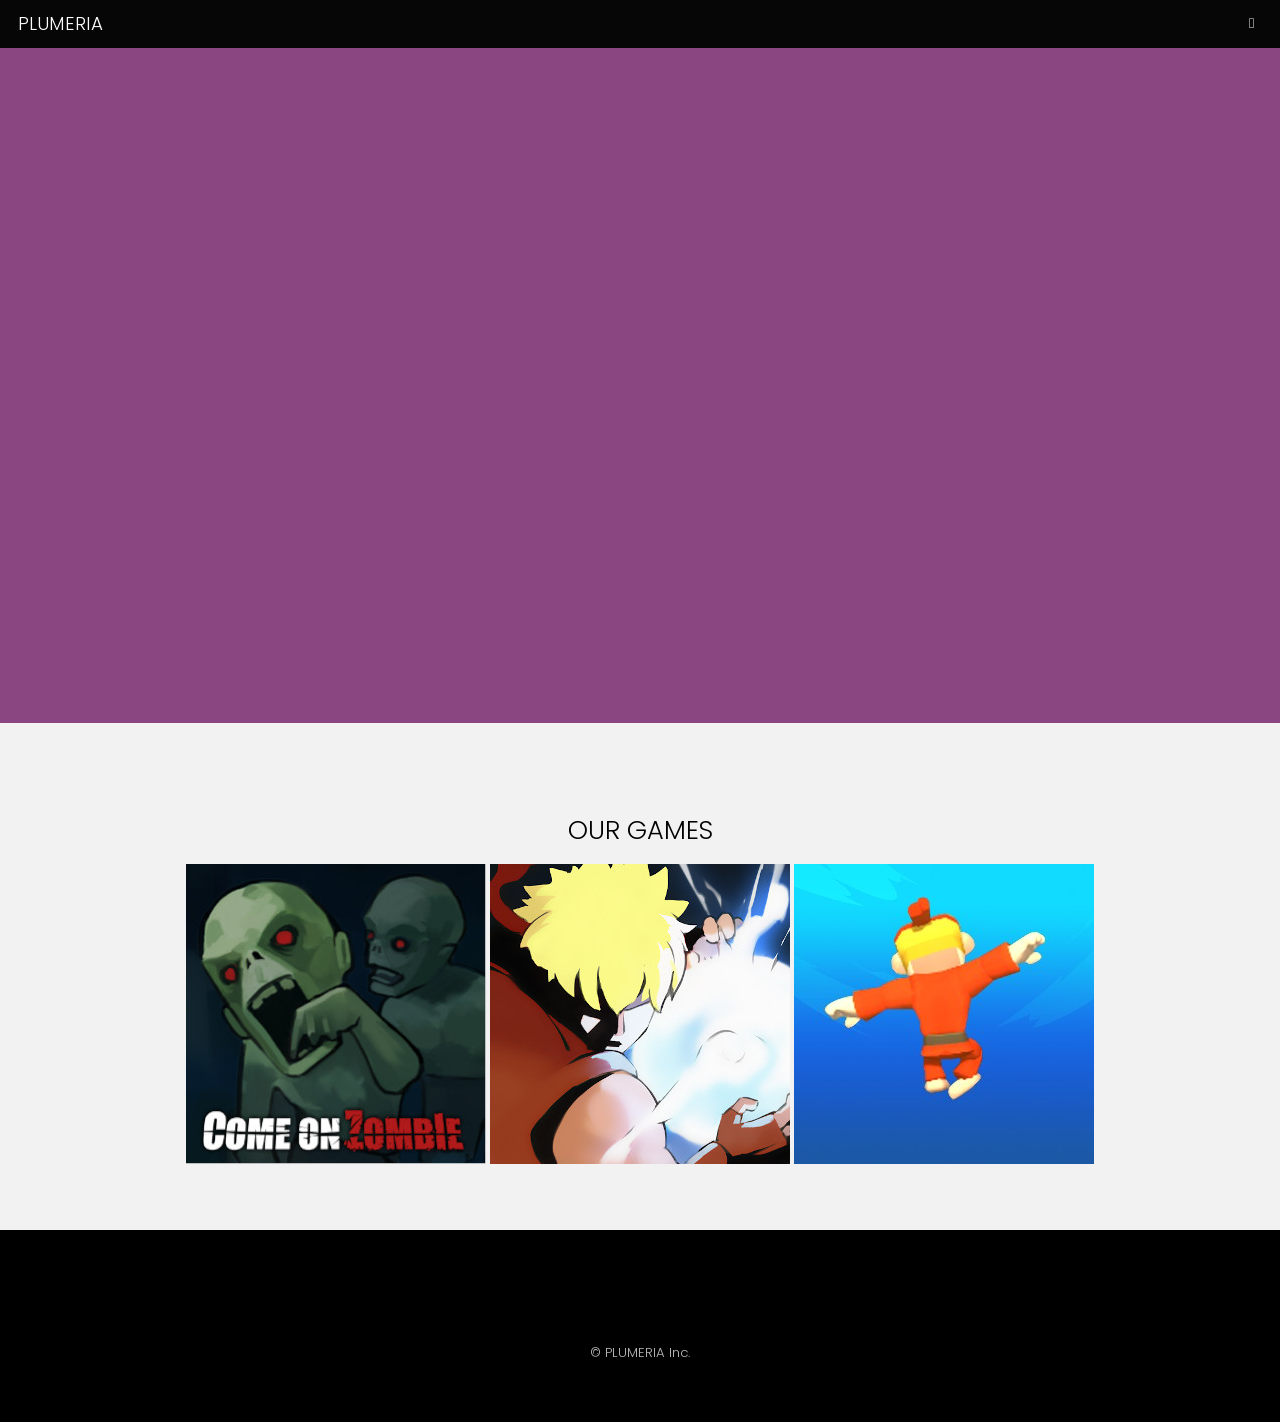
==== index.html @ 8757ef38 "initial commit" ====
<!DOCTYPE HTML>
<!--
	Hielo by TEMPLATED
	templated.co @templatedco
	Released for free under the Creative Commons Attribution 3.0 license (templated.co/license)
-->
<html>
	<head>
		<title>PLUMERIA</title>
		<meta charset="utf-8" />
		<meta name="viewport" content="width=device-width, initial-scale=1" />
		<link rel="stylesheet" href="assets/css/main.css" />
	</head>
    <body class="subpage">
        <!-- Header -->
        <!-- <header id="header" class="alt"> -->
        <header id="header">
                <div class="logo"><a href="index.html">PLUMERIA <span></span></a></div>
                <a href="#menu"></a>
            </header>

            <!-- Nav -->
            <nav id="menu">
                <ul class="links">
                    <li><a href="index.html">Home</a></li>
                    <li><a href="aboutus.html">About Us</a></li>
                    <li><a href="games.html">Games</a></li>
                    <li><a href="support.html">Support</a></li>
                </ul>
            </nav>

            <!-- Banner -->
            <section class="banner full">
                <article>
                    <img src="images/slide01.jpg" alt="" />
                    <div class="inner">
                        <header>
                            <p>We hope you are lucky to meet us.</p>
                            <h3>PLUMERIA</h3>
                        </header>
                    </div>
                </article>
                <!--
                <article>
                    <img src="images/slide02.jpg" alt="" />
                    <div class="inner">
                        <header>
                            <p>Compete who learned the fastest martial art skills in the world!</p>
                            <h2>World Best Speed</h2>
                        </header>
                    </div>
                </article>
                <article>
                    <img src="images/slide03.jpg"  alt="" />
                    <div class="inner">
                        <header>
                            <p>Sed cursus aliuam veroeros lorem ipsum nullam</p>
                            <h2>Tempus dolor</h2>
                        </header>
                    </div>
                </article>
                <article>
                    <img src="images/slide04.jpg"  alt="" />
                    <div class="inner">
                        <header>
                            <p>Adipiscing lorem ipsum feugiat sed phasellus consequat</p>
                            <h2>Etiam feugiat</h2>
                        </header>
                    </div>
                </article>
                <article>
                    <img src="images/slide05.jpg"  alt="" />
                    <div class="inner">
                        <header>
                            <p>Ipsum dolor sed magna veroeros lorem ipsum</p>
                            <h2>Lorem adipiscing</h2>
                        </header>
                    </div>
                </article>
            -->
            </section>
            <!-- One -->
            <!--
    <section id="one" class="wrapper style2">
        <div class="inner">
            <div class="grid-style">

                <div>
                    <div class="box">

                    </div>
                    <div class="image fit">
                        <img src="images/run.png" alt="" />
                    </div>

                    <div class="content">
                        <header class="align-center">
                            <p>Arcade</p>
                            <h2>World Best Speed</h2>
                        </header>
                        <p> Compete who learned the fastest martial art skills in the world!</p>
                        <footer class="align-center">
                            <a href="#" class="button alt">Learn More</a>
                        </footer>
                     </div>
                </div>

                <div>
                    <div class="box">
                        <div class="image fit">
                            <img src="images/pic03.jpg" alt="" />
                        </div>
                        <div class="content">
                            <header class="align-center">
                                <p>mattis elementum sapien pretium tellus</p>
                                <h2>Vestibulum sit amet</h2>
                            </header>
                            <p> Cras aliquet urna ut sapien tincidunt, quis malesuada elit facilisis. Vestibulum sit amet tortor velit. Nam elementum nibh a libero pharetra elementum. Maecenas feugiat ex purus, quis volutpat lacus placerat malesuada.</p>
                            <footer class="align-center">
                                <a href="#" class="button alt">Learn More</a>
                            </footer>
                        </div>
                    </div>
                </div>
            </div>
        </div>
    </section>
    -->
            <!-- Two -->
            <!--
            <section id="two" class="wrapper style3">
                <div class="inner">
                    <header class="align-center">
                        <p>Nam vel ante sit amet libero scelerisque facilisis eleifend vitae urna</p>
                        <h2>Morbi maximus justo</h2>
                    </header>
                </div>
            </section>
            -->
            <!-- Three -->
            <section id="three" class="wrapper style2">
                <div class="inner">
                    <header class="align-center">
                        <!--
                        <p class="special">Nam vel ante sit amet libero scelerisque facilisis eleifend vitae urna</p>
                        -->
                        <h2>OUR GAMES</h2>
                    </header>
                    <div class="align-center">
                        <div>
                            <div class="">
                                <a href="games.html"><img src="images/games03.jpg" alt="" /></a>
                                <a href="games.html"><img src="images/games02.jpg" alt="" /></a>
                                <a href="games.html"><img src="images/games01.jpg" alt="" /></a>
                            </div>
                        </div>
                        
                        
                        <!--
                        <div>
                            <div class="image fit">
                            <a href="#"><img src="images/pic03.jpg" alt="" /></a>
                        </div>
                    </div>
                    <div>
                        <div class="image fit">
                            <a href="#"><img src="images/pic04.jpg" alt="" /></a>
                        </div>
                    </div>
                 -->
                </div>
                   
            </section>


            <!-- Footer -->
            <footer id="footer">
                <div class="container">
                    <ul class="icons">
                        <!--
                <li><a href="#" class="icon fa-twitter"><span class="label">Twitter</span></a></li>
                <li><a href="#" class="icon fa-facebook"><span class="label">Facebook</span></a></li>
                <li><a href="#" class="icon fa-instagram"><span class="label">Instagram</span></a></li>
                -->
                        <li><a href="mailto:contact@plumeriagames.com" class="icon fa-envelope-o"><span class="label">Email</span></a></li>
                    </ul>
                </div>
                <div class="copyright">
                    <!--&copy; PLUMERIA Inc. Design: <a href="https://templated.co">TEMPLATED</a>.-->
                    &copy; PLUMERIA Inc.
                </div>
            </footer>

            <!-- Scripts -->
            <script src="assets/js/jquery.min.js"></script>
            <script src="assets/js/jquery.scrollex.min.js"></script>
            <script src="assets/js/skel.min.js"></script>
            <script src="assets/js/util.js"></script>
            <script src="assets/js/main.js"></script>

</body>
</html>
---- assets/css/main.css ----
@charset "UTF-8";
@import url(font-awesome.min.css);
@import url("https://fonts.googleapis.com/css?family=Poppins:300,400,500,600,700");

/*
	Hielo by TEMPLATED
	templated.co @templatedco
	Released for free under the Creative Commons Attribution 3.0 license (templated.co/license)
*/

/* Reset */

	html, body, div, span, applet, object, iframe, h1, h2, h3, h4, h5, h6, p, blockquote, pre, a, abbr, acronym, address, big, cite, code, del, dfn, em, img, ins, kbd, q, s, samp, small, strike, strong, sub, sup, tt, var, b, u, i, center, dl, dt, dd, ol, ul, li, fieldset, form, label, legend, table, caption, tbody, tfoot, thead, tr, th, td, article, aside, canvas, details, embed, figure, figcaption, footer, header, hgroup, menu, nav, output, ruby, section, summary, time, mark, audio, video {
		margin: 0;
		padding: 0;
		border: 0;
		font-size: 100%;
		font: inherit;
		vertical-align: baseline;
	}

	article, aside, details, figcaption, figure, footer, header, hgroup, menu, nav, section {
		display: block;
	}

	body {
		line-height: 1;
	}

	ol, ul {
		list-style: none;
	}

	blockquote, q {
		quotes: none;
	}

	blockquote:before, blockquote:after, q:before, q:after {
		content: '';
		content: none;
	}

	table {
		border-collapse: collapse;
		border-spacing: 0;
	}

	body {
		-webkit-text-size-adjust: none;
	}

/* Box Model */

	*, *:before, *:after {
		-moz-box-sizing: border-box;
		-webkit-box-sizing: border-box;
		box-sizing: border-box;
	}

/* Containers */

	.container {
		margin-left: auto;
		margin-right: auto;
	}

	.container.\31 25\25 {
		width: 100%;
		max-width: 100rem;
		min-width: 80rem;
	}

	.container.\37 5\25 {
		width: 60rem;
	}

	.container.\35 0\25 {
		width: 40rem;
	}

	.container.\32 5\25 {
		width: 20rem;
	}

	.container {
		width: 80rem;
	}

	@media screen and (max-width: 1680px) {

		.container.\31 25\25 {
			width: 100%;
			max-width: 100rem;
			min-width: 80rem;
		}

		.container.\37 5\25 {
			width: 60rem;
		}

		.container.\35 0\25 {
			width: 40rem;
		}

		.container.\32 5\25 {
			width: 20rem;
		}

		.container {
			width: 80rem;
		}

	}

	@media screen and (max-width: 1280px) {

		.container.\31 25\25 {
			width: 100%;
			max-width: 81.25rem;
			min-width: 65rem;
		}

		.container.\37 5\25 {
			width: 48.75rem;
		}

		.container.\35 0\25 {
			width: 32.5rem;
		}

		.container.\32 5\25 {
			width: 16.25rem;
		}

		.container {
			width: 65rem;
		}

	}

	@media screen and (max-width: 980px) {

		.container.\31 25\25 {
			width: 100%;
			max-width: 112.5%;
			min-width: 90%;
		}

		.container.\37 5\25 {
			width: 67.5%;
		}

		.container.\35 0\25 {
			width: 45%;
		}

		.container.\32 5\25 {
			width: 22.5%;
		}

		.container {
			width: 90%;
		}

	}

	@media screen and (max-width: 736px) {

		.container.\31 25\25 {
			width: 100%;
			max-width: 112.5%;
			min-width: 90%;
		}

		.container.\37 5\25 {
			width: 67.5%;
		}

		.container.\35 0\25 {
			width: 45%;
		}

		.container.\32 5\25 {
			width: 22.5%;
		}

		.container {
			width: 90% !important;
		}

	}

	@media screen and (max-width: 480px) {

		.container.\31 25\25 {
			width: 100%;
			max-width: 112.5%;
			min-width: 90%;
		}

		.container.\37 5\25 {
			width: 67.5%;
		}

		.container.\35 0\25 {
			width: 45%;
		}

		.container.\32 5\25 {
			width: 22.5%;
		}

		.container {
			width: 90% !important;
		}

	}

/* Grid */

	.row {
		border-bottom: solid 1px transparent;
		-moz-box-sizing: border-box;
		-webkit-box-sizing: border-box;
		box-sizing: border-box;
	}

	.row > * {
		float: left;
		-moz-box-sizing: border-box;
		-webkit-box-sizing: border-box;
		box-sizing: border-box;
	}

	.row:after, .row:before {
		content: '';
		display: block;
		clear: both;
		height: 0;
	}

	.row.uniform > * > :first-child {
		margin-top: 0;
	}

	.row.uniform > * > :last-child {
		margin-bottom: 0;
	}

	.row.\30 \25 > * {
		padding: 0 0 0 0rem;
	}

	.row.\30 \25 {
		margin: 0 0 -1px 0rem;
	}

	.row.uniform.\30 \25 > * {
		padding: 0rem 0 0 0rem;
	}

	.row.uniform.\30 \25 {
		margin: 0rem 0 -1px 0rem;
	}

	.row > * {
		padding: 0 0 0 2rem;
	}

	.row {
		margin: 0 0 -1px -2rem;
	}

	.row.uniform > * {
		padding: 2rem 0 0 2rem;
	}

	.row.uniform {
		margin: -2rem 0 -1px -2rem;
	}

	.row.\32 00\25 > * {
		padding: 0 0 0 4rem;
	}

	.row.\32 00\25 {
		margin: 0 0 -1px -4rem;
	}

	.row.uniform.\32 00\25 > * {
		padding: 4rem 0 0 4rem;
	}

	.row.uniform.\32 00\25 {
		margin: -4rem 0 -1px -4rem;
	}

	.row.\31 50\25 > * {
		padding: 0 0 0 3rem;
	}

	.row.\31 50\25 {
		margin: 0 0 -1px -3rem;
	}

	.row.uniform.\31 50\25 > * {
		padding: 3rem 0 0 3rem;
	}

	.row.uniform.\31 50\25 {
		margin: -3rem 0 -1px -3rem;
	}

	.row.\35 0\25 > * {
		padding: 0 0 0 1rem;
	}

	.row.\35 0\25 {
		margin: 0 0 -1px -1rem;
	}

	.row.uniform.\35 0\25 > * {
		padding: 1rem 0 0 1rem;
	}

	.row.uniform.\35 0\25 {
		margin: -1rem 0 -1px -1rem;
	}

	.row.\32 5\25 > * {
		padding: 0 0 0 0.5rem;
	}

	.row.\32 5\25 {
		margin: 0 0 -1px -0.5rem;
	}

	.row.uniform.\32 5\25 > * {
		padding: 0.5rem 0 0 0.5rem;
	}

	.row.uniform.\32 5\25 {
		margin: -0.5rem 0 -1px -0.5rem;
	}

	.\31 2u, .\31 2u\24 {
		width: 100%;
		clear: none;
		margin-left: 0;
	}

	.\31 1u, .\31 1u\24 {
		width: 91.6666666667%;
		clear: none;
		margin-left: 0;
	}

	.\31 0u, .\31 0u\24 {
		width: 83.3333333333%;
		clear: none;
		margin-left: 0;
	}

	.\39 u, .\39 u\24 {
		width: 75%;
		clear: none;
		margin-left: 0;
	}

	.\38 u, .\38 u\24 {
		width: 66.6666666667%;
		clear: none;
		margin-left: 0;
	}

	.\37 u, .\37 u\24 {
		width: 58.3333333333%;
		clear: none;
		margin-left: 0;
	}

	.\36 u, .\36 u\24 {
		width: 50%;
		clear: none;
		margin-left: 0;
	}

	.\35 u, .\35 u\24 {
		width: 41.6666666667%;
		clear: none;
		margin-left: 0;
	}

	.\34 u, .\34 u\24 {
		width: 33.3333333333%;
		clear: none;
		margin-left: 0;
	}

	.\33 u, .\33 u\24 {
		width: 25%;
		clear: none;
		margin-left: 0;
	}

	.\32 u, .\32 u\24 {
		width: 16.6666666667%;
		clear: none;
		margin-left: 0;
	}

	.\31 u, .\31 u\24 {
		width: 8.3333333333%;
		clear: none;
		margin-left: 0;
	}

	.\31 2u\24 + *,
	.\31 1u\24 + *,
	.\31 0u\24 + *,
	.\39 u\24 + *,
	.\38 u\24 + *,
	.\37 u\24 + *,
	.\36 u\24 + *,
	.\35 u\24 + *,
	.\34 u\24 + *,
	.\33 u\24 + *,
	.\32 u\24 + *,
	.\31 u\24 + * {
		clear: left;
	}

	.\-11u {
		margin-left: 91.66667%;
	}

	.\-10u {
		margin-left: 83.33333%;
	}

	.\-9u {
		margin-left: 75%;
	}

	.\-8u {
		margin-left: 66.66667%;
	}

	.\-7u {
		margin-left: 58.33333%;
	}

	.\-6u {
		margin-left: 50%;
	}

	.\-5u {
		margin-left: 41.66667%;
	}

	.\-4u {
		margin-left: 33.33333%;
	}

	.\-3u {
		margin-left: 25%;
	}

	.\-2u {
		margin-left: 16.66667%;
	}

	.\-1u {
		margin-left: 8.33333%;
	}

	@media screen and (max-width: 1680px) {

		.row > * {
			padding: 0 0 0 2rem;
		}

		.row {
			margin: 0 0 -1px -2rem;
		}

		.row.uniform > * {
			padding: 2rem 0 0 2rem;
		}

		.row.uniform {
			margin: -2rem 0 -1px -2rem;
		}

		.row.\32 00\25 > * {
			padding: 0 0 0 4rem;
		}

		.row.\32 00\25 {
			margin: 0 0 -1px -4rem;
		}

		.row.uniform.\32 00\25 > * {
			padding: 4rem 0 0 4rem;
		}

		.row.uniform.\32 00\25 {
			margin: -4rem 0 -1px -4rem;
		}

		.row.\31 50\25 > * {
			padding: 0 0 0 3rem;
		}

		.row.\31 50\25 {
			margin: 0 0 -1px -3rem;
		}

		.row.uniform.\31 50\25 > * {
			padding: 3rem 0 0 3rem;
		}

		.row.uniform.\31 50\25 {
			margin: -3rem 0 -1px -3rem;
		}

		.row.\35 0\25 > * {
			padding: 0 0 0 1rem;
		}

		.row.\35 0\25 {
			margin: 0 0 -1px -1rem;
		}

		.row.uniform.\35 0\25 > * {
			padding: 1rem 0 0 1rem;
		}

		.row.uniform.\35 0\25 {
			margin: -1rem 0 -1px -1rem;
		}

		.row.\32 5\25 > * {
			padding: 0 0 0 0.5rem;
		}

		.row.\32 5\25 {
			margin: 0 0 -1px -0.5rem;
		}

		.row.uniform.\32 5\25 > * {
			padding: 0.5rem 0 0 0.5rem;
		}

		.row.uniform.\32 5\25 {
			margin: -0.5rem 0 -1px -0.5rem;
		}

		.\31 2u\28xlarge\29, .\31 2u\24\28xlarge\29 {
			width: 100%;
			clear: none;
			margin-left: 0;
		}

		.\31 1u\28xlarge\29, .\31 1u\24\28xlarge\29 {
			width: 91.6666666667%;
			clear: none;
			margin-left: 0;
		}

		.\31 0u\28xlarge\29, .\31 0u\24\28xlarge\29 {
			width: 83.3333333333%;
			clear: none;
			margin-left: 0;
		}

		.\39 u\28xlarge\29, .\39 u\24\28xlarge\29 {
			width: 75%;
			clear: none;
			margin-left: 0;
		}

		.\38 u\28xlarge\29, .\38 u\24\28xlarge\29 {
			width: 66.6666666667%;
			clear: none;
			margin-left: 0;
		}

		.\37 u\28xlarge\29, .\37 u\24\28xlarge\29 {
			width: 58.3333333333%;
			clear: none;
			margin-left: 0;
		}

		.\36 u\28xlarge\29, .\36 u\24\28xlarge\29 {
			width: 50%;
			clear: none;
			margin-left: 0;
		}

		.\35 u\28xlarge\29, .\35 u\24\28xlarge\29 {
			width: 41.6666666667%;
			clear: none;
			margin-left: 0;
		}

		.\34 u\28xlarge\29, .\34 u\24\28xlarge\29 {
			width: 33.3333333333%;
			clear: none;
			margin-left: 0;
		}

		.\33 u\28xlarge\29, .\33 u\24\28xlarge\29 {
			width: 25%;
			clear: none;
			margin-left: 0;
		}

		.\32 u\28xlarge\29, .\32 u\24\28xlarge\29 {
			width: 16.6666666667%;
			clear: none;
			margin-left: 0;
		}

		.\31 u\28xlarge\29, .\31 u\24\28xlarge\29 {
			width: 8.3333333333%;
			clear: none;
			margin-left: 0;
		}

		.\31 2u\24\28xlarge\29 + *,
		.\31 1u\24\28xlarge\29 + *,
		.\31 0u\24\28xlarge\29 + *,
		.\39 u\24\28xlarge\29 + *,
		.\38 u\24\28xlarge\29 + *,
		.\37 u\24\28xlarge\29 + *,
		.\36 u\24\28xlarge\29 + *,
		.\35 u\24\28xlarge\29 + *,
		.\34 u\24\28xlarge\29 + *,
		.\33 u\24\28xlarge\29 + *,
		.\32 u\24\28xlarge\29 + *,
		.\31 u\24\28xlarge\29 + * {
			clear: left;
		}

		.\-11u\28xlarge\29 {
			margin-left: 91.66667%;
		}

		.\-10u\28xlarge\29 {
			margin-left: 83.33333%;
		}

		.\-9u\28xlarge\29 {
			margin-left: 75%;
		}

		.\-8u\28xlarge\29 {
			margin-left: 66.66667%;
		}

		.\-7u\28xlarge\29 {
			margin-left: 58.33333%;
		}

		.\-6u\28xlarge\29 {
			margin-left: 50%;
		}

		.\-5u\28xlarge\29 {
			margin-left: 41.66667%;
		}

		.\-4u\28xlarge\29 {
			margin-left: 33.33333%;
		}

		.\-3u\28xlarge\29 {
			margin-left: 25%;
		}

		.\-2u\28xlarge\29 {
			margin-left: 16.66667%;
		}

		.\-1u\28xlarge\29 {
			margin-left: 8.33333%;
		}

	}

	@media screen and (max-width: 1280px) {

		.row > * {
			padding: 0 0 0 1.5rem;
		}

		.row {
			margin: 0 0 -1px -1.5rem;
		}

		.row.uniform > * {
			padding: 1.5rem 0 0 1.5rem;
		}

		.row.uniform {
			margin: -1.5rem 0 -1px -1.5rem;
		}

		.row.\32 00\25 > * {
			padding: 0 0 0 3rem;
		}

		.row.\32 00\25 {
			margin: 0 0 -1px -3rem;
		}

		.row.uniform.\32 00\25 > * {
			padding: 3rem 0 0 3rem;
		}

		.row.uniform.\32 00\25 {
			margin: -3rem 0 -1px -3rem;
		}

		.row.\31 50\25 > * {
			padding: 0 0 0 2.25rem;
		}

		.row.\31 50\25 {
			margin: 0 0 -1px -2.25rem;
		}

		.row.uniform.\31 50\25 > * {
			padding: 2.25rem 0 0 2.25rem;
		}

		.row.uniform.\31 50\25 {
			margin: -2.25rem 0 -1px -2.25rem;
		}

		.row.\35 0\25 > * {
			padding: 0 0 0 0.75rem;
		}

		.row.\35 0\25 {
			margin: 0 0 -1px -0.75rem;
		}

		.row.uniform.\35 0\25 > * {
			padding: 0.75rem 0 0 0.75rem;
		}

		.row.uniform.\35 0\25 {
			margin: -0.75rem 0 -1px -0.75rem;
		}

		.row.\32 5\25 > * {
			padding: 0 0 0 0.375rem;
		}

		.row.\32 5\25 {
			margin: 0 0 -1px -0.375rem;
		}

		.row.uniform.\32 5\25 > * {
			padding: 0.375rem 0 0 0.375rem;
		}

		.row.uniform.\32 5\25 {
			margin: -0.375rem 0 -1px -0.375rem;
		}

		.\31 2u\28large\29, .\31 2u\24\28large\29 {
			width: 100%;
			clear: none;
			margin-left: 0;
		}

		.\31 1u\28large\29, .\31 1u\24\28large\29 {
			width: 91.6666666667%;
			clear: none;
			margin-left: 0;
		}

		.\31 0u\28large\29, .\31 0u\24\28large\29 {
			width: 83.3333333333%;
			clear: none;
			margin-left: 0;
		}

		.\39 u\28large\29, .\39 u\24\28large\29 {
			width: 75%;
			clear: none;
			margin-left: 0;
		}

		.\38 u\28large\29, .\38 u\24\28large\29 {
			width: 66.6666666667%;
			clear: none;
			margin-left: 0;
		}

		.\37 u\28large\29, .\37 u\24\28large\29 {
			width: 58.3333333333%;
			clear: none;
			margin-left: 0;
		}

		.\36 u\28large\29, .\36 u\24\28large\29 {
			width: 50%;
			clear: none;
			margin-left: 0;
		}

		.\35 u\28large\29, .\35 u\24\28large\29 {
			width: 41.6666666667%;
			clear: none;
			margin-left: 0;
		}

		.\34 u\28large\29, .\34 u\24\28large\29 {
			width: 33.3333333333%;
			clear: none;
			margin-left: 0;
		}

		.\33 u\28large\29, .\33 u\24\28large\29 {
			width: 25%;
			clear: none;
			margin-left: 0;
		}

		.\32 u\28large\29, .\32 u\24\28large\29 {
			width: 16.6666666667%;
			clear: none;
			margin-left: 0;
		}

		.\31 u\28large\29, .\31 u\24\28large\29 {
			width: 8.3333333333%;
			clear: none;
			margin-left: 0;
		}

		.\31 2u\24\28large\29 + *,
		.\31 1u\24\28large\29 + *,
		.\31 0u\24\28large\29 + *,
		.\39 u\24\28large\29 + *,
		.\38 u\24\28large\29 + *,
		.\37 u\24\28large\29 + *,
		.\36 u\24\28large\29 + *,
		.\35 u\24\28large\29 + *,
		.\34 u\24\28large\29 + *,
		.\33 u\24\28large\29 + *,
		.\32 u\24\28large\29 + *,
		.\31 u\24\28large\29 + * {
			clear: left;
		}

		.\-11u\28large\29 {
			margin-left: 91.66667%;
		}

		.\-10u\28large\29 {
			margin-left: 83.33333%;
		}

		.\-9u\28large\29 {
			margin-left: 75%;
		}

		.\-8u\28large\29 {
			margin-left: 66.66667%;
		}

		.\-7u\28large\29 {
			margin-left: 58.33333%;
		}

		.\-6u\28large\29 {
			margin-left: 50%;
		}

		.\-5u\28large\29 {
			margin-left: 41.66667%;
		}

		.\-4u\28large\29 {
			margin-left: 33.33333%;
		}

		.\-3u\28large\29 {
			margin-left: 25%;
		}

		.\-2u\28large\29 {
			margin-left: 16.66667%;
		}

		.\-1u\28large\29 {
			margin-left: 8.33333%;
		}

	}

	@media screen and (max-width: 980px) {

		.row > * {
			padding: 0 0 0 1.5rem;
		}

		.row {
			margin: 0 0 -1px -1.5rem;
		}

		.row.uniform > * {
			padding: 1.5rem 0 0 1.5rem;
		}

		.row.uniform {
			margin: -1.5rem 0 -1px -1.5rem;
		}

		.row.\32 00\25 > * {
			padding: 0 0 0 3rem;
		}

		.row.\32 00\25 {
			margin: 0 0 -1px -3rem;
		}

		.row.uniform.\32 00\25 > * {
			padding: 3rem 0 0 3rem;
		}

		.row.uniform.\32 00\25 {
			margin: -3rem 0 -1px -3rem;
		}

		.row.\31 50\25 > * {
			padding: 0 0 0 2.25rem;
		}

		.row.\31 50\25 {
			margin: 0 0 -1px -2.25rem;
		}

		.row.uniform.\31 50\25 > * {
			padding: 2.25rem 0 0 2.25rem;
		}

		.row.uniform.\31 50\25 {
			margin: -2.25rem 0 -1px -2.25rem;
		}

		.row.\35 0\25 > * {
			padding: 0 0 0 0.75rem;
		}

		.row.\35 0\25 {
			margin: 0 0 -1px -0.75rem;
		}

		.row.uniform.\35 0\25 > * {
			padding: 0.75rem 0 0 0.75rem;
		}

		.row.uniform.\35 0\25 {
			margin: -0.75rem 0 -1px -0.75rem;
		}

		.row.\32 5\25 > * {
			padding: 0 0 0 0.375rem;
		}

		.row.\32 5\25 {
			margin: 0 0 -1px -0.375rem;
		}

		.row.uniform.\32 5\25 > * {
			padding: 0.375rem 0 0 0.375rem;
		}

		.row.uniform.\32 5\25 {
			margin: -0.375rem 0 -1px -0.375rem;
		}

		.\31 2u\28medium\29, .\31 2u\24\28medium\29 {
			width: 100%;
			clear: none;
			margin-left: 0;
		}

		.\31 1u\28medium\29, .\31 1u\24\28medium\29 {
			width: 91.6666666667%;
			clear: none;
			margin-left: 0;
		}

		.\31 0u\28medium\29, .\31 0u\24\28medium\29 {
			width: 83.3333333333%;
			clear: none;
			margin-left: 0;
		}

		.\39 u\28medium\29, .\39 u\24\28medium\29 {
			width: 75%;
			clear: none;
			margin-left: 0;
		}

		.\38 u\28medium\29, .\38 u\24\28medium\29 {
			width: 66.6666666667%;
			clear: none;
			margin-left: 0;
		}

		.\37 u\28medium\29, .\37 u\24\28medium\29 {
			width: 58.3333333333%;
			clear: none;
			margin-left: 0;
		}

		.\36 u\28medium\29, .\36 u\24\28medium\29 {
			width: 50%;
			clear: none;
			margin-left: 0;
		}

		.\35 u\28medium\29, .\35 u\24\28medium\29 {
			width: 41.6666666667%;
			clear: none;
			margin-left: 0;
		}

		.\34 u\28medium\29, .\34 u\24\28medium\29 {
			width: 33.3333333333%;
			clear: none;
			margin-left: 0;
		}

		.\33 u\28medium\29, .\33 u\24\28medium\29 {
			width: 25%;
			clear: none;
			margin-left: 0;
		}

		.\32 u\28medium\29, .\32 u\24\28medium\29 {
			width: 16.6666666667%;
			clear: none;
			margin-left: 0;
		}

		.\31 u\28medium\29, .\31 u\24\28medium\29 {
			width: 8.3333333333%;
			clear: none;
			margin-left: 0;
		}

		.\31 2u\24\28medium\29 + *,
		.\31 1u\24\28medium\29 + *,
		.\31 0u\24\28medium\29 + *,
		.\39 u\24\28medium\29 + *,
		.\38 u\24\28medium\29 + *,
		.\37 u\24\28medium\29 + *,
		.\36 u\24\28medium\29 + *,
		.\35 u\24\28medium\29 + *,
		.\34 u\24\28medium\29 + *,
		.\33 u\24\28medium\29 + *,
		.\32 u\24\28medium\29 + *,
		.\31 u\24\28medium\29 + * {
			clear: left;
		}

		.\-11u\28medium\29 {
			margin-left: 91.66667%;
		}

		.\-10u\28medium\29 {
			margin-left: 83.33333%;
		}

		.\-9u\28medium\29 {
			margin-left: 75%;
		}

		.\-8u\28medium\29 {
			margin-left: 66.66667%;
		}

		.\-7u\28medium\29 {
			margin-left: 58.33333%;
		}

		.\-6u\28medium\29 {
			margin-left: 50%;
		}

		.\-5u\28medium\29 {
			margin-left: 41.66667%;
		}

		.\-4u\28medium\29 {
			margin-left: 33.33333%;
		}

		.\-3u\28medium\29 {
			margin-left: 25%;
		}

		.\-2u\28medium\29 {
			margin-left: 16.66667%;
		}

		.\-1u\28medium\29 {
			margin-left: 8.33333%;
		}

	}

	@media screen and (max-width: 736px) {

		.row > * {
			padding: 0 0 0 1.25rem;
		}

		.row {
			margin: 0 0 -1px -1.25rem;
		}

		.row.uniform > * {
			padding: 1.25rem 0 0 1.25rem;
		}

		.row.uniform {
			margin: -1.25rem 0 -1px -1.25rem;
		}

		.row.\32 00\25 > * {
			padding: 0 0 0 2.5rem;
		}

		.row.\32 00\25 {
			margin: 0 0 -1px -2.5rem;
		}

		.row.uniform.\32 00\25 > * {
			padding: 2.5rem 0 0 2.5rem;
		}

		.row.uniform.\32 00\25 {
			margin: -2.5rem 0 -1px -2.5rem;
		}

		.row.\31 50\25 > * {
			padding: 0 0 0 1.875rem;
		}

		.row.\31 50\25 {
			margin: 0 0 -1px -1.875rem;
		}

		.row.uniform.\31 50\25 > * {
			padding: 1.875rem 0 0 1.875rem;
		}

		.row.uniform.\31 50\25 {
			margin: -1.875rem 0 -1px -1.875rem;
		}

		.row.\35 0\25 > * {
			padding: 0 0 0 0.625rem;
		}

		.row.\35 0\25 {
			margin: 0 0 -1px -0.625rem;
		}

		.row.uniform.\35 0\25 > * {
			padding: 0.625rem 0 0 0.625rem;
		}

		.row.uniform.\35 0\25 {
			margin: -0.625rem 0 -1px -0.625rem;
		}

		.row.\32 5\25 > * {
			padding: 0 0 0 0.3125rem;
		}

		.row.\32 5\25 {
			margin: 0 0 -1px -0.3125rem;
		}

		.row.uniform.\32 5\25 > * {
			padding: 0.3125rem 0 0 0.3125rem;
		}

		.row.uniform.\32 5\25 {
			margin: -0.3125rem 0 -1px -0.3125rem;
		}

		.\31 2u\28small\29, .\31 2u\24\28small\29 {
			width: 100%;
			clear: none;
			margin-left: 0;
		}

		.\31 1u\28small\29, .\31 1u\24\28small\29 {
			width: 91.6666666667%;
			clear: none;
			margin-left: 0;
		}

		.\31 0u\28small\29, .\31 0u\24\28small\29 {
			width: 83.3333333333%;
			clear: none;
			margin-left: 0;
		}

		.\39 u\28small\29, .\39 u\24\28small\29 {
			width: 75%;
			clear: none;
			margin-left: 0;
		}

		.\38 u\28small\29, .\38 u\24\28small\29 {
			width: 66.6666666667%;
			clear: none;
			margin-left: 0;
		}

		.\37 u\28small\29, .\37 u\24\28small\29 {
			width: 58.3333333333%;
			clear: none;
			margin-left: 0;
		}

		.\36 u\28small\29, .\36 u\24\28small\29 {
			width: 50%;
			clear: none;
			margin-left: 0;
		}

		.\35 u\28small\29, .\35 u\24\28small\29 {
			width: 41.6666666667%;
			clear: none;
			margin-left: 0;
		}

		.\34 u\28small\29, .\34 u\24\28small\29 {
			width: 33.3333333333%;
			clear: none;
			margin-left: 0;
		}

		.\33 u\28small\29, .\33 u\24\28small\29 {
			width: 25%;
			clear: none;
			margin-left: 0;
		}

		.\32 u\28small\29, .\32 u\24\28small\29 {
			width: 16.6666666667%;
			clear: none;
			margin-left: 0;
		}

		.\31 u\28small\29, .\31 u\24\28small\29 {
			width: 8.3333333333%;
			clear: none;
			margin-left: 0;
		}

		.\31 2u\24\28small\29 + *,
		.\31 1u\24\28small\29 + *,
		.\31 0u\24\28small\29 + *,
		.\39 u\24\28small\29 + *,
		.\38 u\24\28small\29 + *,
		.\37 u\24\28small\29 + *,
		.\36 u\24\28small\29 + *,
		.\35 u\24\28small\29 + *,
		.\34 u\24\28small\29 + *,
		.\33 u\24\28small\29 + *,
		.\32 u\24\28small\29 + *,
		.\31 u\24\28small\29 + * {
			clear: left;
		}

		.\-11u\28small\29 {
			margin-left: 91.66667%;
		}

		.\-10u\28small\29 {
			margin-left: 83.33333%;
		}

		.\-9u\28small\29 {
			margin-left: 75%;
		}

		.\-8u\28small\29 {
			margin-left: 66.66667%;
		}

		.\-7u\28small\29 {
			margin-left: 58.33333%;
		}

		.\-6u\28small\29 {
			margin-left: 50%;
		}

		.\-5u\28small\29 {
			margin-left: 41.66667%;
		}

		.\-4u\28small\29 {
			margin-left: 33.33333%;
		}

		.\-3u\28small\29 {
			margin-left: 25%;
		}

		.\-2u\28small\29 {
			margin-left: 16.66667%;
		}

		.\-1u\28small\29 {
			margin-left: 8.33333%;
		}

	}

	@media screen and (max-width: 480px) {

		.row > * {
			padding: 0 0 0 1.25rem;
		}

		.row {
			margin: 0 0 -1px -1.25rem;
		}

		.row.uniform > * {
			padding: 1.25rem 0 0 1.25rem;
		}

		.row.uniform {
			margin: -1.25rem 0 -1px -1.25rem;
		}

		.row.\32 00\25 > * {
			padding: 0 0 0 2.5rem;
		}

		.row.\32 00\25 {
			margin: 0 0 -1px -2.5rem;
		}

		.row.uniform.\32 00\25 > * {
			padding: 2.5rem 0 0 2.5rem;
		}

		.row.uniform.\32 00\25 {
			margin: -2.5rem 0 -1px -2.5rem;
		}

		.row.\31 50\25 > * {
			padding: 0 0 0 1.875rem;
		}

		.row.\31 50\25 {
			margin: 0 0 -1px -1.875rem;
		}

		.row.uniform.\31 50\25 > * {
			padding: 1.875rem 0 0 1.875rem;
		}

		.row.uniform.\31 50\25 {
			margin: -1.875rem 0 -1px -1.875rem;
		}

		.row.\35 0\25 > * {
			padding: 0 0 0 0.625rem;
		}

		.row.\35 0\25 {
			margin: 0 0 -1px -0.625rem;
		}

		.row.uniform.\35 0\25 > * {
			padding: 0.625rem 0 0 0.625rem;
		}

		.row.uniform.\35 0\25 {
			margin: -0.625rem 0 -1px -0.625rem;
		}

		.row.\32 5\25 > * {
			padding: 0 0 0 0.3125rem;
		}

		.row.\32 5\25 {
			margin: 0 0 -1px -0.3125rem;
		}

		.row.uniform.\32 5\25 > * {
			padding: 0.3125rem 0 0 0.3125rem;
		}

		.row.uniform.\32 5\25 {
			margin: -0.3125rem 0 -1px -0.3125rem;
		}

		.\31 2u\28xsmall\29, .\31 2u\24\28xsmall\29 {
			width: 100%;
			clear: none;
			margin-left: 0;
		}

		.\31 1u\28xsmall\29, .\31 1u\24\28xsmall\29 {
			width: 91.6666666667%;
			clear: none;
			margin-left: 0;
		}

		.\31 0u\28xsmall\29, .\31 0u\24\28xsmall\29 {
			width: 83.3333333333%;
			clear: none;
			margin-left: 0;
		}

		.\39 u\28xsmall\29, .\39 u\24\28xsmall\29 {
			width: 75%;
			clear: none;
			margin-left: 0;
		}

		.\38 u\28xsmall\29, .\38 u\24\28xsmall\29 {
			width: 66.6666666667%;
			clear: none;
			margin-left: 0;
		}

		.\37 u\28xsmall\29, .\37 u\24\28xsmall\29 {
			width: 58.3333333333%;
			clear: none;
			margin-left: 0;
		}

		.\36 u\28xsmall\29, .\36 u\24\28xsmall\29 {
			width: 50%;
			clear: none;
			margin-left: 0;
		}

		.\35 u\28xsmall\29, .\35 u\24\28xsmall\29 {
			width: 41.6666666667%;
			clear: none;
			margin-left: 0;
		}

		.\34 u\28xsmall\29, .\34 u\24\28xsmall\29 {
			width: 33.3333333333%;
			clear: none;
			margin-left: 0;
		}

		.\33 u\28xsmall\29, .\33 u\24\28xsmall\29 {
			width: 25%;
			clear: none;
			margin-left: 0;
		}

		.\32 u\28xsmall\29, .\32 u\24\28xsmall\29 {
			width: 16.6666666667%;
			clear: none;
			margin-left: 0;
		}

		.\31 u\28xsmall\29, .\31 u\24\28xsmall\29 {
			width: 8.3333333333%;
			clear: none;
			margin-left: 0;
		}

		.\31 2u\24\28xsmall\29 + *,
		.\31 1u\24\28xsmall\29 + *,
		.\31 0u\24\28xsmall\29 + *,
		.\39 u\24\28xsmall\29 + *,
		.\38 u\24\28xsmall\29 + *,
		.\37 u\24\28xsmall\29 + *,
		.\36 u\24\28xsmall\29 + *,
		.\35 u\24\28xsmall\29 + *,
		.\34 u\24\28xsmall\29 + *,
		.\33 u\24\28xsmall\29 + *,
		.\32 u\24\28xsmall\29 + *,
		.\31 u\24\28xsmall\29 + * {
			clear: left;
		}

		.\-11u\28xsmall\29 {
			margin-left: 91.66667%;
		}

		.\-10u\28xsmall\29 {
			margin-left: 83.33333%;
		}

		.\-9u\28xsmall\29 {
			margin-left: 75%;
		}

		.\-8u\28xsmall\29 {
			margin-left: 66.66667%;
		}

		.\-7u\28xsmall\29 {
			margin-left: 58.33333%;
		}

		.\-6u\28xsmall\29 {
			margin-left: 50%;
		}

		.\-5u\28xsmall\29 {
			margin-left: 41.66667%;
		}

		.\-4u\28xsmall\29 {
			margin-left: 33.33333%;
		}

		.\-3u\28xsmall\29 {
			margin-left: 25%;
		}

		.\-2u\28xsmall\29 {
			margin-left: 16.66667%;
		}

		.\-1u\28xsmall\29 {
			margin-left: 8.33333%;
		}

	}

/* Basic */

	@-ms-viewport {
		width: device-width;
	}

	body {
		-ms-overflow-style: scrollbar;
	}

	@media screen and (max-width: 480px) {

		html, body {
			min-width: 320px;
		}

	}

	body {
		background: #fff;
	}

		body.is-loading *, body.is-loading *:before, body.is-loading *:after {
			-moz-animation: none !important;
			-webkit-animation: none !important;
			-ms-animation: none !important;
			animation: none !important;
			-moz-transition: none !important;
			-webkit-transition: none !important;
			-ms-transition: none !important;
			transition: none !important;
		}

/* Type */

	html {
		font-size: 13pt;
	}

		@media screen and (max-width: 1680px) {

			html {
				font-size: 11pt;
			}

		}

		@media screen and (max-width: 1280px) {

			html {
				font-size: 11pt;
			}

		}

		@media screen and (max-width: 980px) {

			html {
				font-size: 12pt;
			}

		}

		@media screen and (max-width: 736px) {

			html {
				font-size: 12pt;
			}

		}

		@media screen and (max-width: 480px) {

			html {
				font-size: 12pt;
			}

		}

	body {
		background-color: #fff;
		color: #444;
	}

	body, input, select, textarea {
		font-family: "Poppins", sans-serif;
		font-weight: 300;
		font-size: 1rem;
		line-height: 1.65;
	}

	a {
		text-decoration: underline;
	}

		a:hover {
			text-decoration: none;
		}

	strong, b {
		font-weight: 600;
	}

	em, i {
		font-style: italic;
	}

	p {
		margin: 0 0 2rem 0;
	}

		p.special {
			text-transform: uppercase;
			font-size: .75rem;
			font-weight: 300;
			margin: 0 0 .5rem 0;
			padding: 0 0 1rem 0;
			letter-spacing: .25rem;
		}

			p.special:after {
				content: '';
				position: absolute;
				margin: auto;
				right: 0;
				bottom: 0;
				left: 0;
				width: 50%;
				height: 1px;
				background-color: rgba(0, 0, 0, 0.125);
			}

	h1, h2, h3, h4, h5, h6 {
		font-weight: 300;
		line-height: 1.5;
		margin: 0 0 1rem 0;
	}

		h1 a, h2 a, h3 a, h4 a, h5 a, h6 a {
			color: inherit;
			text-decoration: none;
		}

	h2 {
		font-size: 1.75rem;
	}

	h3 {
		font-size: 1.35rem;
	}

	h4 {
		font-size: 1.1rem;
	}

	h5 {
		font-size: 0.9rem;
	}

	h6 {
		font-size: 0.7rem;
	}

	sub {
		font-size: 0.8rem;
		position: relative;
		top: 0.5rem;
	}

	sup {
		font-size: 0.8rem;
		position: relative;
		top: -0.5rem;
	}

	blockquote {
		border-left: solid 4px;
		font-style: italic;
		margin: 0 0 2rem 0;
		padding: 0.5rem 0 0.5rem 2rem;
	}

	code {
		border-radius: 2px;
		border: solid 1px;
		font-family: "Courier New", monospace;
		font-size: 0.9rem;
		margin: 0 0.25rem;
		padding: 0.25rem 0.65rem;
	}

	pre {
		-webkit-overflow-scrolling: touch;
		font-family: "Courier New", monospace;
		font-size: 0.9rem;
		margin: 0 0 2rem 0;
	}

		pre code {
			display: block;
			line-height: 1.75;
			padding: 1rem 1.5rem;
			overflow-x: auto;
		}

	hr {
		border: 0;
		border-bottom: solid 1px;
		margin: 2rem 0;
	}

		hr.major {
			margin: 3rem 0;
		}

	.align-left {
		text-align: left;
	}

	.align-center {
		text-align: center;
	}

	.align-right {
		text-align: right;
	}

	input, select, textarea {
		color: #555;
	}

	a {
		color: #8a4680;
	}

	strong, b {
		color: #555;
	}

	h1, h2, h3, h4, h5, h6 {
		color: #555;
	}

	blockquote {
		border-left-color: rgba(144, 144, 144, 0.25);
	}

	code {
		background: rgba(144, 144, 144, 0.075);
		border-color: rgba(144, 144, 144, 0.25);
	}

	hr {
		border-bottom-color: rgba(144, 144, 144, 0.25);
	}

/* Box */

	.box {
		margin-bottom: 2rem;
		background: #FFF;
	}

		.box .image.fit {
			margin: 0;
			border-radius: 0;
		}

			.box .image.fit img {
				border-radius: 0;
			}

		.box header h2 {
			margin-bottom: 2rem;
		}

		.box header p {
			text-transform: uppercase;
			font-size: .75rem;
			font-weight: 300;
			margin: 0 0 .25rem 0;
			padding: 0 0 .75rem 0;
			letter-spacing: .25rem;
		}

			.box header p:after {
				content: '';
				position: absolute;
				margin: auto;
				right: 0;
				bottom: 0;
				left: 0;
				width: 50%;
				height: 1px;
				background-color: rgba(0, 0, 0, 0.125);
			}

		.box .content {
			padding: 3rem;
		}

		.box > :last-child,
		.box > :last-child > :last-child,
		.box > :last-child > :last-child > :last-child {
			margin-bottom: 0;
		}

		.box.alt {
			border: 0;
			border-radius: 0;
			padding: 0;
		}

		@media screen and (max-width: 736px) {

			.box .content {
				padding: 2rem;
			}

		}

	.box {
		border-color: rgba(144, 144, 144, 0.25);
	}

/* Button */

	input[type="submit"],
	input[type="reset"],
	input[type="button"],
	button,
	.button {
		-moz-appearance: none;
		-webkit-appearance: none;
		-ms-appearance: none;
		appearance: none;
		-moz-transition: background-color 0.2s ease-in-out, color 0.2s ease-in-out;
		-webkit-transition: background-color 0.2s ease-in-out, color 0.2s ease-in-out;
		-ms-transition: background-color 0.2s ease-in-out, color 0.2s ease-in-out;
		transition: background-color 0.2s ease-in-out, color 0.2s ease-in-out;
		border-radius: 2px;
		border: 0;
		cursor: pointer;
		display: inline-block;
		font-weight: 300;
		height: 2.85rem;
		line-height: 2.95rem;
		padding: 0 1.5rem;
		text-align: center;
		text-decoration: none;
		text-transform: uppercase;
		white-space: nowrap;
	}

		input[type="submit"].icon,
		input[type="reset"].icon,
		input[type="button"].icon,
		button.icon,
		.button.icon {
			padding-left: 1.35rem;
		}

			input[type="submit"].icon:before,
			input[type="reset"].icon:before,
			input[type="button"].icon:before,
			button.icon:before,
			.button.icon:before {
				margin-right: 0.5rem;
			}

		input[type="submit"].fit,
		input[type="reset"].fit,
		input[type="button"].fit,
		button.fit,
		.button.fit {
			display: block;
			margin: 0 0 1rem 0;
			width: 100%;
		}

		input[type="submit"].small,
		input[type="reset"].small,
		input[type="button"].small,
		button.small,
		.button.small {
			font-size: 0.8rem;
		}

		input[type="submit"].big,
		input[type="reset"].big,
		input[type="button"].big,
		button.big,
		.button.big {
			font-size: 1.35rem;
		}

		input[type="submit"].disabled, input[type="submit"]:disabled,
		input[type="reset"].disabled,
		input[type="reset"]:disabled,
		input[type="button"].disabled,
		input[type="button"]:disabled,
		button.disabled,
		button:disabled,
		.button.disabled,
		.button:disabled {
			-moz-pointer-events: none;
			-webkit-pointer-events: none;
			-ms-pointer-events: none;
			pointer-events: none;
			opacity: 0.25;
		}

		@media screen and (max-width: 480px) {

			input[type="submit"],
			input[type="reset"],
			input[type="button"],
			button,
			.button {
				padding: 0;
				width: 100%;
			}

		}

	input[type="submit"],
	input[type="reset"],
	input[type="button"],
	button,
	.button {
		background-color: #f2f2f2;
		color: #000 !important;
	}

		input[type="submit"]:hover,
		input[type="reset"]:hover,
		input[type="button"]:hover,
		button:hover,
		.button:hover {
			background-color: white;
		}

		input[type="submit"]:active,
		input[type="reset"]:active,
		input[type="button"]:active,
		button:active,
		.button:active {
			background-color: #e5e5e5;
		}

		input[type="submit"].alt,
		input[type="reset"].alt,
		input[type="button"].alt,
		button.alt,
		.button.alt {
			background-color: transparent;
			box-shadow: inset 0 0 0 2px rgba(144, 144, 144, 0.25);
			color: #555 !important;
		}

			input[type="submit"].alt:hover,
			input[type="reset"].alt:hover,
			input[type="button"].alt:hover,
			button.alt:hover,
			.button.alt:hover {
				background-color: rgba(144, 144, 144, 0.075);
			}

			input[type="submit"].alt:active,
			input[type="reset"].alt:active,
			input[type="button"].alt:active,
			button.alt:active,
			.button.alt:active {
				background-color: rgba(144, 144, 144, 0.2);
			}

			input[type="submit"].alt.icon:before,
			input[type="reset"].alt.icon:before,
			input[type="button"].alt.icon:before,
			button.alt.icon:before,
			.button.alt.icon:before {
				color: #bbb;
			}

		input[type="submit"].special,
		input[type="reset"].special,
		input[type="button"].special,
		button.special,
		.button.special {
			background-color: #8a4680;
			color: #ffffff !important;
		}

			input[type="submit"].special:hover,
			input[type="reset"].special:hover,
			input[type="button"].special:hover,
			button.special:hover,
			.button.special:hover {
				background-color: #9b4f90;
			}

			input[type="submit"].special:active,
			input[type="reset"].special:active,
			input[type="button"].special:active,
			button.special:active,
			.button.special:active {
				background-color: #793d70;
			}

/* Form */

	form {
		margin: 0 0 2rem 0;
	}

	label {
		display: block;
		font-size: 0.9rem;
		font-weight: 700;
		margin: 0 0 1rem 0;
	}

	input[type="text"],
	input[type="password"],
	input[type="email"],
	select,
	textarea {
		-moz-appearance: none;
		-webkit-appearance: none;
		-ms-appearance: none;
		appearance: none;
		border-radius: 2px;
		border: none;
		border: solid 1px;
		color: inherit;
		display: block;
		outline: 0;
		padding: 0 1rem;
		text-decoration: none;
		width: 100%;
	}

		input[type="text"]:invalid,
		input[type="password"]:invalid,
		input[type="email"]:invalid,
		select:invalid,
		textarea:invalid {
			box-shadow: none;
		}

	.select-wrapper {
		text-decoration: none;
		display: block;
		position: relative;
	}

		.select-wrapper:before {
			-moz-osx-font-smoothing: grayscale;
			-webkit-font-smoothing: antialiased;
			font-family: FontAwesome;
			font-style: normal;
			font-weight: normal;
			text-transform: none !important;
		}

		.select-wrapper:before {
			content: '\f078';
			display: block;
			height: 2.75rem;
			line-height: 2.75rem;
			pointer-events: none;
			position: absolute;
			right: 0;
			text-align: center;
			top: 0;
			width: 2.75rem;
		}

		.select-wrapper select::-ms-expand {
			display: none;
		}

	input[type="text"],
	input[type="password"],
	input[type="email"],
	select {
		height: 2.75rem;
	}

	textarea {
		padding: 0.75rem 1rem;
	}

	input[type="checkbox"],
	input[type="radio"] {
		-moz-appearance: none;
		-webkit-appearance: none;
		-ms-appearance: none;
		appearance: none;
		display: block;
		float: left;
		margin-right: -2rem;
		opacity: 0;
		width: 1rem;
		z-index: -1;
	}

		input[type="checkbox"] + label,
		input[type="radio"] + label {
			text-decoration: none;
			cursor: pointer;
			display: inline-block;
			font-size: 1rem;
			font-weight: 400;
			padding-left: 2.4rem;
			padding-right: 0.75rem;
			position: relative;
		}

			input[type="checkbox"] + label:before,
			input[type="radio"] + label:before {
				-moz-osx-font-smoothing: grayscale;
				-webkit-font-smoothing: antialiased;
				font-family: FontAwesome;
				font-style: normal;
				font-weight: normal;
				text-transform: none !important;
			}

			input[type="checkbox"] + label:before,
			input[type="radio"] + label:before {
				border-radius: 2px;
				border: solid 1px;
				content: '';
				display: inline-block;
				height: 1.65rem;
				left: 0;
				line-height: 1.58125rem;
				position: absolute;
				text-align: center;
				top: 0;
				width: 1.65rem;
			}

		input[type="checkbox"]:checked + label:before,
		input[type="radio"]:checked + label:before {
			content: '\f00c';
		}

	input[type="checkbox"] + label:before {
		border-radius: 2px;
	}

	input[type="radio"] + label:before {
		border-radius: 100%;
	}

	::-webkit-input-placeholder {
		opacity: 1.0;
	}

	:-moz-placeholder {
		opacity: 1.0;
	}

	::-moz-placeholder {
		opacity: 1.0;
	}

	:-ms-input-placeholder {
		opacity: 1.0;
	}

	.formerize-placeholder {
		opacity: 1.0;
	}

	label {
		color: #555;
	}

	input[type="text"],
	input[type="password"],
	input[type="email"],
	select,
	textarea {
		background: rgba(144, 144, 144, 0.075);
		border-color: rgba(144, 144, 144, 0.25);
	}

		input[type="text"]:focus,
		input[type="password"]:focus,
		input[type="email"]:focus,
		select:focus,
		textarea:focus {
			border-color: #8a4680;
			box-shadow: 0 0 0 1px #8a4680;
		}

	.select-wrapper:before {
		color: rgba(144, 144, 144, 0.25);
	}

	input[type="checkbox"] + label,
	input[type="radio"] + label {
		color: #444;
	}

		input[type="checkbox"] + label:before,
		input[type="radio"] + label:before {
			background: rgba(144, 144, 144, 0.075);
			border-color: rgba(144, 144, 144, 0.25);
		}

	input[type="checkbox"]:checked + label:before,
	input[type="radio"]:checked + label:before {
		background-color: #8a4680;
		border-color: #8a4680;
		color: #ffffff;
	}

	input[type="checkbox"]:focus + label:before,
	input[type="radio"]:focus + label:before {
		border-color: #8a4680;
		box-shadow: 0 0 0 1px #8a4680;
	}

	::-webkit-input-placeholder {
		color: #bbb !important;
	}

	:-moz-placeholder {
		color: #bbb !important;
	}

	::-moz-placeholder {
		color: #bbb !important;
	}

	:-ms-input-placeholder {
		color: #bbb !important;
	}

	.formerize-placeholder {
		color: #bbb !important;
	}

/* Icon */

	.icon {
		text-decoration: none;
		border-bottom: none;
		position: relative;
	}

		.icon:before {
			-moz-osx-font-smoothing: grayscale;
			-webkit-font-smoothing: antialiased;
			font-family: FontAwesome;
			font-style: normal;
			font-weight: normal;
			text-transform: none !important;
		}

		.icon > .label {
			display: none;
		}

/* Image */

	.image {
		border-radius: 2px;
		border: 0;
		display: inline-block;
		position: relative;
	}

		.image img {
			border-radius: 2px;
			display: block;
		}

		.image.left, .image.right {
			max-width: 40%;
		}

			.image.left img, .image.right img {
				width: 100%;
			}

		.image.left {
			float: left;
			margin: 0 1.5rem 1rem 0;
			top: 0.25rem;
		}

		.image.right {
			float: right;
			margin: 0 0 1rem 1.5rem;
			top: 0.25rem;
		}

		.image.fit {
			display: block;
			margin: 0 0 2rem 0;
			width: 100%;
		}

			.image.fit img {
				width: 100%;
			}

		.image.main {
			display: block;
			margin: 0 0 3rem 0;
			width: 100%;
		}

			.image.main img {
				width: 100%;
			}

/* List */

	ol {
		list-style: decimal;
		margin: 0 0 2rem 0;
		padding-left: 1.25rem;
	}

		ol li {
			padding-left: 0.25rem;
		}

	ul {
		list-style: disc;
		margin: 0 0 2rem 0;
		padding-left: 1rem;
	}

		ul li {
			padding-left: 0.5rem;
		}

		ul.alt {
			list-style: none;
			padding-left: 0;
		}

			ul.alt li {
				border-top: solid 1px;
				padding: 0.5rem 0;
			}

				ul.alt li:first-child {
					border-top: 0;
					padding-top: 0;
				}

		ul.icons {
			cursor: default;
			list-style: none;
			padding-left: 0;
		}

			ul.icons li {
				display: inline-block;
				padding: 0 1rem 0 0;
			}

				ul.icons li:last-child {
					padding-right: 0;
				}

				ul.icons li .icon:before {
					font-size: 2rem;
				}

		ul.actions {
			cursor: default;
			list-style: none;
			padding-left: 0;
		}

			ul.actions li {
				display: inline-block;
				padding: 0 1rem 0 0;
				vertical-align: middle;
			}

				ul.actions li:last-child {
					padding-right: 0;
				}

			ul.actions.small li {
				padding: 0 0.5rem 0 0;
			}

			ul.actions.vertical li {
				display: block;
				padding: 1rem 0 0 0;
			}

				ul.actions.vertical li:first-child {
					padding-top: 0;
				}

				ul.actions.vertical li > * {
					margin-bottom: 0;
				}

			ul.actions.vertical.small li {
				padding: 0.5rem 0 0 0;
			}

				ul.actions.vertical.small li:first-child {
					padding-top: 0;
				}

			ul.actions.fit {
				display: table;
				margin-left: -1rem;
				padding: 0;
				table-layout: fixed;
				width: calc(100% + 1rem);
			}

				ul.actions.fit li {
					display: table-cell;
					padding: 0 0 0 1rem;
				}

					ul.actions.fit li > * {
						margin-bottom: 0;
					}

				ul.actions.fit.small {
					margin-left: -0.5rem;
					width: calc(100% + 0.5rem);
				}

					ul.actions.fit.small li {
						padding: 0 0 0 0.5rem;
					}

			@media screen and (max-width: 480px) {

				ul.actions {
					margin: 0 0 2rem 0;
				}

					ul.actions li {
						padding: 1rem 0 0 0;
						display: block;
						text-align: center;
						width: 100%;
					}

						ul.actions li:first-child {
							padding-top: 0;
						}

						ul.actions li > * {
							width: 100%;
							margin: 0 !important;
						}

							ul.actions li > *.icon:before {
								margin-left: -2rem;
							}

					ul.actions.small li {
						padding: 0.5rem 0 0 0;
					}

						ul.actions.small li:first-child {
							padding-top: 0;
						}

			}

	dl {
		margin: 0 0 2rem 0;
	}

		dl dt {
			display: block;
			font-weight: 700;
			margin: 0 0 1rem 0;
		}

		dl dd {
			margin-left: 2rem;
		}

	ul.alt li {
		border-top-color: rgba(144, 144, 144, 0.25);
	}

/* Section/Article */

	section.special, article.special {
		text-align: center;
	}

	header p {
		position: relative;
		margin: 0 0 1.5rem 0;
	}

	header h2 + p {
		font-size: 1.25rem;
		margin-top: -1rem;
	}

	header h3 + p {
		font-size: 1.1rem;
		margin-top: -0.8rem;
	}

	header h4 + p,
	header h5 + p,
	header h6 + p {
		font-size: 0.9rem;
		margin-top: -0.6rem;
	}

	header p {
		color: #bbb;
	}

/* Table */

	.table-wrapper {
		-webkit-overflow-scrolling: touch;
		overflow-x: auto;
	}

	table {
		margin: 0 0 2rem 0;
		width: 100%;
	}

		table tbody tr {
			border: solid 1px;
			border-left: 0;
			border-right: 0;
		}

		table td {
			padding: 0.75rem 0.75rem;
		}

		table th {
			font-size: 0.9rem;
			font-weight: 700;
			padding: 0 0.75rem 0.75rem 0.75rem;
			text-align: left;
		}

		table thead {
			border-bottom: solid 2px;
		}

		table tfoot {
			border-top: solid 2px;
		}

		table.alt {
			border-collapse: separate;
		}

			table.alt tbody tr td {
				border: solid 1px;
				border-left-width: 0;
				border-top-width: 0;
			}

				table.alt tbody tr td:first-child {
					border-left-width: 1px;
				}

			table.alt tbody tr:first-child td {
				border-top-width: 1px;
			}

			table.alt thead {
				border-bottom: 0;
			}

			table.alt tfoot {
				border-top: 0;
			}

	table tbody tr {
		border-color: rgba(144, 144, 144, 0.25);
	}

		table tbody tr:nth-child(2n + 1) {
			background-color: rgba(144, 144, 144, 0.075);
		}

	table th {
		color: #555;
	}

	table thead {
		border-bottom-color: rgba(144, 144, 144, 0.25);
	}

	table tfoot {
		border-top-color: rgba(144, 144, 144, 0.25);
	}

	table.alt tbody tr td {
		border-color: rgba(144, 144, 144, 0.25);
	}

/* Wrapper */

	.wrapper {
		padding: 6rem 0 4rem 0 ;
		position: relative;
		margin: 0;
	}

		.wrapper > .inner {
			margin: 0 auto;
			width: 80rem;
		}

		.wrapper.style1 {
			background-color: #8a4680;
			color: #e2d1df;
		}

			.wrapper.style1 input, .wrapper.style1 select, .wrapper.style1 textarea {
				color: #ffffff;
			}

			.wrapper.style1 a {
				color: #ffffff;
			}

			.wrapper.style1 strong, .wrapper.style1 b {
				color: #ffffff;
			}

			.wrapper.style1 h1, .wrapper.style1 h2, .wrapper.style1 h3, .wrapper.style1 h4, .wrapper.style1 h5, .wrapper.style1 h6 {
				color: #ffffff;
			}

			.wrapper.style1 blockquote {
				border-left-color: rgba(255, 255, 255, 0.25);
			}

			.wrapper.style1 code {
				background: rgba(255, 255, 255, 0.075);
				border-color: rgba(255, 255, 255, 0.25);
			}

			.wrapper.style1 hr {
				border-bottom-color: rgba(255, 255, 255, 0.25);
			}

			.wrapper.style1 .box {
				border-color: rgba(255, 255, 255, 0.25);
			}

			.wrapper.style1 input[type="submit"],
			.wrapper.style1 input[type="reset"],
			.wrapper.style1 input[type="button"],
			.wrapper.style1 button,
			.wrapper.style1 .button {
				background-color: #f2f2f2;
				color: #000 !important;
			}

				.wrapper.style1 input[type="submit"]:hover,
				.wrapper.style1 input[type="reset"]:hover,
				.wrapper.style1 input[type="button"]:hover,
				.wrapper.style1 button:hover,
				.wrapper.style1 .button:hover {
					background-color: white;
				}

				.wrapper.style1 input[type="submit"]:active,
				.wrapper.style1 input[type="reset"]:active,
				.wrapper.style1 input[type="button"]:active,
				.wrapper.style1 button:active,
				.wrapper.style1 .button:active {
					background-color: #e5e5e5;
				}

				.wrapper.style1 input[type="submit"].alt,
				.wrapper.style1 input[type="reset"].alt,
				.wrapper.style1 input[type="button"].alt,
				.wrapper.style1 button.alt,
				.wrapper.style1 .button.alt {
					background-color: transparent;
					box-shadow: inset 0 0 0 2px rgba(255, 255, 255, 0.25);
					color: #ffffff !important;
				}

					.wrapper.style1 input[type="submit"].alt:hover,
					.wrapper.style1 input[type="reset"].alt:hover,
					.wrapper.style1 input[type="button"].alt:hover,
					.wrapper.style1 button.alt:hover,
					.wrapper.style1 .button.alt:hover {
						background-color: rgba(255, 255, 255, 0.075);
					}

					.wrapper.style1 input[type="submit"].alt:active,
					.wrapper.style1 input[type="reset"].alt:active,
					.wrapper.style1 input[type="button"].alt:active,
					.wrapper.style1 button.alt:active,
					.wrapper.style1 .button.alt:active {
						background-color: rgba(255, 255, 255, 0.2);
					}

					.wrapper.style1 input[type="submit"].alt.icon:before,
					.wrapper.style1 input[type="reset"].alt.icon:before,
					.wrapper.style1 input[type="button"].alt.icon:before,
					.wrapper.style1 button.alt.icon:before,
					.wrapper.style1 .button.alt.icon:before {
						color: #d0b5cc;
					}

				.wrapper.style1 input[type="submit"].special,
				.wrapper.style1 input[type="reset"].special,
				.wrapper.style1 input[type="button"].special,
				.wrapper.style1 button.special,
				.wrapper.style1 .button.special {
					background-color: #ffffff;
					color: #8a4680 !important;
				}

			.wrapper.style1 label {
				color: #ffffff;
			}

			.wrapper.style1 input[type="text"],
			.wrapper.style1 input[type="password"],
			.wrapper.style1 input[type="email"],
			.wrapper.style1 select,
			.wrapper.style1 textarea {
				background: rgba(255, 255, 255, 0.075);
				border-color: rgba(255, 255, 255, 0.25);
			}

				.wrapper.style1 input[type="text"]:focus,
				.wrapper.style1 input[type="password"]:focus,
				.wrapper.style1 input[type="email"]:focus,
				.wrapper.style1 select:focus,
				.wrapper.style1 textarea:focus {
					border-color: #ffffff;
					box-shadow: 0 0 0 1px #ffffff;
				}

			.wrapper.style1 .select-wrapper:before {
				color: rgba(255, 255, 255, 0.25);
			}

			.wrapper.style1 input[type="checkbox"] + label,
			.wrapper.style1 input[type="radio"] + label {
				color: #e2d1df;
			}

				.wrapper.style1 input[type="checkbox"] + label:before,
				.wrapper.style1 input[type="radio"] + label:before {
					background: rgba(255, 255, 255, 0.075);
					border-color: rgba(255, 255, 255, 0.25);
				}

			.wrapper.style1 input[type="checkbox"]:checked + label:before,
			.wrapper.style1 input[type="radio"]:checked + label:before {
				background-color: #ffffff;
				border-color: #ffffff;
				color: #8a4680;
			}

			.wrapper.style1 input[type="checkbox"]:focus + label:before,
			.wrapper.style1 input[type="radio"]:focus + label:before {
				border-color: #ffffff;
				box-shadow: 0 0 0 1px #ffffff;
			}

			.wrapper.style1 ::-webkit-input-placeholder {
				color: #d0b5cc !important;
			}

			.wrapper.style1 :-moz-placeholder {
				color: #d0b5cc !important;
			}

			.wrapper.style1 ::-moz-placeholder {
				color: #d0b5cc !important;
			}

			.wrapper.style1 :-ms-input-placeholder {
				color: #d0b5cc !important;
			}

			.wrapper.style1 .formerize-placeholder {
				color: #d0b5cc !important;
			}

			.wrapper.style1 ul.alt li {
				border-top-color: rgba(255, 255, 255, 0.25);
			}

			.wrapper.style1 header p {
				color: #d0b5cc;
			}

			.wrapper.style1 table tbody tr {
				border-color: rgba(255, 255, 255, 0.25);
			}

				.wrapper.style1 table tbody tr:nth-child(2n + 1) {
					background-color: rgba(255, 255, 255, 0.075);
				}

			.wrapper.style1 table th {
				color: #ffffff;
			}

			.wrapper.style1 table thead {
				border-bottom-color: rgba(255, 255, 255, 0.25);
			}

			.wrapper.style1 table tfoot {
				border-top-color: rgba(255, 255, 255, 0.25);
			}

			.wrapper.style1 table.alt tbody tr td {
				border-color: rgba(255, 255, 255, 0.25);
			}

		.wrapper.style2 {
			background-color: #f2f2f2;
			color: #a6a6a6;
		}

			.wrapper.style2 input, .wrapper.style2 select, .wrapper.style2 textarea {
				color: #000;
			}

			.wrapper.style2 a {
				color: #8a4680;
			}

			.wrapper.style2 strong, .wrapper.style2 b {
				color: #000;
			}

			.wrapper.style2 h1, .wrapper.style2 h2, .wrapper.style2 h3, .wrapper.style2 h4, .wrapper.style2 h5, .wrapper.style2 h6 {
				color: #000;
			}

			.wrapper.style2 blockquote {
				border-left-color: rgba(0, 0, 0, 0.15);
			}

			.wrapper.style2 code {
				background: rgba(0, 0, 0, 0.075);
				border-color: rgba(0, 0, 0, 0.15);
			}

			.wrapper.style2 hr {
				border-bottom-color: rgba(0, 0, 0, 0.15);
			}

			.wrapper.style2 .box {
				border-color: rgba(0, 0, 0, 0.15);
			}

			.wrapper.style2 input[type="submit"],
			.wrapper.style2 input[type="reset"],
			.wrapper.style2 input[type="button"],
			.wrapper.style2 button,
			.wrapper.style2 .button {
				background-color: #000;
				color: #f2f2f2 !important;
			}

				.wrapper.style2 input[type="submit"].alt,
				.wrapper.style2 input[type="reset"].alt,
				.wrapper.style2 input[type="button"].alt,
				.wrapper.style2 button.alt,
				.wrapper.style2 .button.alt {
					background-color: transparent;
					box-shadow: inset 0 0 0 2px rgba(0, 0, 0, 0.15);
					color: #000 !important;
				}

					.wrapper.style2 input[type="submit"].alt:hover,
					.wrapper.style2 input[type="reset"].alt:hover,
					.wrapper.style2 input[type="button"].alt:hover,
					.wrapper.style2 button.alt:hover,
					.wrapper.style2 .button.alt:hover {
						background-color: rgba(0, 0, 0, 0.075);
					}

					.wrapper.style2 input[type="submit"].alt:active,
					.wrapper.style2 input[type="reset"].alt:active,
					.wrapper.style2 input[type="button"].alt:active,
					.wrapper.style2 button.alt:active,
					.wrapper.style2 .button.alt:active {
						background-color: rgba(0, 0, 0, 0.2);
					}

					.wrapper.style2 input[type="submit"].alt.icon:before,
					.wrapper.style2 input[type="reset"].alt.icon:before,
					.wrapper.style2 input[type="button"].alt.icon:before,
					.wrapper.style2 button.alt.icon:before,
					.wrapper.style2 .button.alt.icon:before {
						color: #999999;
					}

				.wrapper.style2 input[type="submit"].special,
				.wrapper.style2 input[type="reset"].special,
				.wrapper.style2 input[type="button"].special,
				.wrapper.style2 button.special,
				.wrapper.style2 .button.special {
					background-color: #8a4680;
					color: #ffffff !important;
				}

					.wrapper.style2 input[type="submit"].special:hover,
					.wrapper.style2 input[type="reset"].special:hover,
					.wrapper.style2 input[type="button"].special:hover,
					.wrapper.style2 button.special:hover,
					.wrapper.style2 .button.special:hover {
						background-color: #9b4f90;
					}

					.wrapper.style2 input[type="submit"].special:active,
					.wrapper.style2 input[type="reset"].special:active,
					.wrapper.style2 input[type="button"].special:active,
					.wrapper.style2 button.special:active,
					.wrapper.style2 .button.special:active {
						background-color: #793d70;
					}

			.wrapper.style2 label {
				color: #000;
			}

			.wrapper.style2 input[type="text"],
			.wrapper.style2 input[type="password"],
			.wrapper.style2 input[type="email"],
			.wrapper.style2 select,
			.wrapper.style2 textarea {
				background: rgba(0, 0, 0, 0.075);
				border-color: rgba(0, 0, 0, 0.15);
			}

				.wrapper.style2 input[type="text"]:focus,
				.wrapper.style2 input[type="password"]:focus,
				.wrapper.style2 input[type="email"]:focus,
				.wrapper.style2 select:focus,
				.wrapper.style2 textarea:focus {
					border-color: #8a4680;
					box-shadow: 0 0 0 1px #8a4680;
				}

			.wrapper.style2 .select-wrapper:before {
				color: rgba(0, 0, 0, 0.15);
			}

			.wrapper.style2 input[type="checkbox"] + label,
			.wrapper.style2 input[type="radio"] + label {
				color: #a6a6a6;
			}

				.wrapper.style2 input[type="checkbox"] + label:before,
				.wrapper.style2 input[type="radio"] + label:before {
					background: rgba(0, 0, 0, 0.075);
					border-color: rgba(0, 0, 0, 0.15);
				}

			.wrapper.style2 input[type="checkbox"]:checked + label:before,
			.wrapper.style2 input[type="radio"]:checked + label:before {
				background-color: #8a4680;
				border-color: #8a4680;
				color: #ffffff;
			}

			.wrapper.style2 input[type="checkbox"]:focus + label:before,
			.wrapper.style2 input[type="radio"]:focus + label:before {
				border-color: #8a4680;
				box-shadow: 0 0 0 1px #8a4680;
			}

			.wrapper.style2 ::-webkit-input-placeholder {
				color: #999999 !important;
			}

			.wrapper.style2 :-moz-placeholder {
				color: #999999 !important;
			}

			.wrapper.style2 ::-moz-placeholder {
				color: #999999 !important;
			}

			.wrapper.style2 :-ms-input-placeholder {
				color: #999999 !important;
			}

			.wrapper.style2 .formerize-placeholder {
				color: #999999 !important;
			}

			.wrapper.style2 ul.alt li {
				border-top-color: rgba(0, 0, 0, 0.15);
			}

			.wrapper.style2 header p {
				color: #999999;
			}

			.wrapper.style2 table tbody tr {
				border-color: rgba(0, 0, 0, 0.15);
			}

				.wrapper.style2 table tbody tr:nth-child(2n + 1) {
					background-color: rgba(0, 0, 0, 0.075);
				}

			.wrapper.style2 table th {
				color: #000;
			}

			.wrapper.style2 table thead {
				border-bottom-color: rgba(0, 0, 0, 0.15);
			}

			.wrapper.style2 table tfoot {
				border-top-color: rgba(0, 0, 0, 0.15);
			}

			.wrapper.style2 table.alt tbody tr td {
				border-color: rgba(0, 0, 0, 0.15);
			}

		.wrapper.style3 {
			background-color: #000;
			color: #bfbfbf;
			background-image: url(../../images/bg.jpg);
			background-size: cover;
			background-attachment: fixed;
			background-position: center;
			position: relative;
		}

			.wrapper.style3 input, .wrapper.style3 select, .wrapper.style3 textarea {
				color: #ffffff;
			}

			.wrapper.style3 a {
				color: #8a4680;
			}

			.wrapper.style3 strong, .wrapper.style3 b {
				color: #ffffff;
			}

			.wrapper.style3 h1, .wrapper.style3 h2, .wrapper.style3 h3, .wrapper.style3 h4, .wrapper.style3 h5, .wrapper.style3 h6 {
				color: #ffffff;
			}

			.wrapper.style3 blockquote {
				border-left-color: rgba(255, 255, 255, 0.25);
			}

			.wrapper.style3 code {
				background: rgba(255, 255, 255, 0.075);
				border-color: rgba(255, 255, 255, 0.25);
			}

			.wrapper.style3 hr {
				border-bottom-color: rgba(255, 255, 255, 0.25);
			}

			.wrapper.style3 .box {
				border-color: rgba(255, 255, 255, 0.25);
			}

			.wrapper.style3 input[type="submit"],
			.wrapper.style3 input[type="reset"],
			.wrapper.style3 input[type="button"],
			.wrapper.style3 button,
			.wrapper.style3 .button {
				background-color: #f2f2f2;
				color: #000 !important;
			}

				.wrapper.style3 input[type="submit"]:hover,
				.wrapper.style3 input[type="reset"]:hover,
				.wrapper.style3 input[type="button"]:hover,
				.wrapper.style3 button:hover,
				.wrapper.style3 .button:hover {
					background-color: white;
				}

				.wrapper.style3 input[type="submit"]:active,
				.wrapper.style3 input[type="reset"]:active,
				.wrapper.style3 input[type="button"]:active,
				.wrapper.style3 button:active,
				.wrapper.style3 .button:active {
					background-color: #e5e5e5;
				}

				.wrapper.style3 input[type="submit"].alt,
				.wrapper.style3 input[type="reset"].alt,
				.wrapper.style3 input[type="button"].alt,
				.wrapper.style3 button.alt,
				.wrapper.style3 .button.alt {
					background-color: transparent;
					box-shadow: inset 0 0 0 2px rgba(255, 255, 255, 0.25);
					color: #ffffff !important;
				}

					.wrapper.style3 input[type="submit"].alt:hover,
					.wrapper.style3 input[type="reset"].alt:hover,
					.wrapper.style3 input[type="button"].alt:hover,
					.wrapper.style3 button.alt:hover,
					.wrapper.style3 .button.alt:hover {
						background-color: rgba(255, 255, 255, 0.075);
					}

					.wrapper.style3 input[type="submit"].alt:active,
					.wrapper.style3 input[type="reset"].alt:active,
					.wrapper.style3 input[type="button"].alt:active,
					.wrapper.style3 button.alt:active,
					.wrapper.style3 .button.alt:active {
						background-color: rgba(255, 255, 255, 0.2);
					}

					.wrapper.style3 input[type="submit"].alt.icon:before,
					.wrapper.style3 input[type="reset"].alt.icon:before,
					.wrapper.style3 input[type="button"].alt.icon:before,
					.wrapper.style3 button.alt.icon:before,
					.wrapper.style3 .button.alt.icon:before {
						color: #999999;
					}

				.wrapper.style3 input[type="submit"].special,
				.wrapper.style3 input[type="reset"].special,
				.wrapper.style3 input[type="button"].special,
				.wrapper.style3 button.special,
				.wrapper.style3 .button.special {
					background-color: #8a4680;
					color: #ffffff !important;
				}

					.wrapper.style3 input[type="submit"].special:hover,
					.wrapper.style3 input[type="reset"].special:hover,
					.wrapper.style3 input[type="button"].special:hover,
					.wrapper.style3 button.special:hover,
					.wrapper.style3 .button.special:hover {
						background-color: #9b4f90;
					}

					.wrapper.style3 input[type="submit"].special:active,
					.wrapper.style3 input[type="reset"].special:active,
					.wrapper.style3 input[type="button"].special:active,
					.wrapper.style3 button.special:active,
					.wrapper.style3 .button.special:active {
						background-color: #793d70;
					}

			.wrapper.style3 label {
				color: #ffffff;
			}

			.wrapper.style3 input[type="text"],
			.wrapper.style3 input[type="password"],
			.wrapper.style3 input[type="email"],
			.wrapper.style3 select,
			.wrapper.style3 textarea {
				background: rgba(255, 255, 255, 0.075);
				border-color: rgba(255, 255, 255, 0.25);
			}

				.wrapper.style3 input[type="text"]:focus,
				.wrapper.style3 input[type="password"]:focus,
				.wrapper.style3 input[type="email"]:focus,
				.wrapper.style3 select:focus,
				.wrapper.style3 textarea:focus {
					border-color: #8a4680;
					box-shadow: 0 0 0 1px #8a4680;
				}

			.wrapper.style3 .select-wrapper:before {
				color: rgba(255, 255, 255, 0.25);
			}

			.wrapper.style3 input[type="checkbox"] + label,
			.wrapper.style3 input[type="radio"] + label {
				color: #bfbfbf;
			}

				.wrapper.style3 input[type="checkbox"] + label:before,
				.wrapper.style3 input[type="radio"] + label:before {
					background: rgba(255, 255, 255, 0.075);
					border-color: rgba(255, 255, 255, 0.25);
				}

			.wrapper.style3 input[type="checkbox"]:checked + label:before,
			.wrapper.style3 input[type="radio"]:checked + label:before {
				background-color: #8a4680;
				border-color: #8a4680;
				color: #ffffff;
			}

			.wrapper.style3 input[type="checkbox"]:focus + label:before,
			.wrapper.style3 input[type="radio"]:focus + label:before {
				border-color: #8a4680;
				box-shadow: 0 0 0 1px #8a4680;
			}

			.wrapper.style3 ::-webkit-input-placeholder {
				color: #999999 !important;
			}

			.wrapper.style3 :-moz-placeholder {
				color: #999999 !important;
			}

			.wrapper.style3 ::-moz-placeholder {
				color: #999999 !important;
			}

			.wrapper.style3 :-ms-input-placeholder {
				color: #999999 !important;
			}

			.wrapper.style3 .formerize-placeholder {
				color: #999999 !important;
			}

			.wrapper.style3 ul.alt li {
				border-top-color: rgba(255, 255, 255, 0.25);
			}

			.wrapper.style3 header p {
				color: #999999;
			}

			.wrapper.style3 table tbody tr {
				border-color: rgba(255, 255, 255, 0.25);
			}

				.wrapper.style3 table tbody tr:nth-child(2n + 1) {
					background-color: rgba(255, 255, 255, 0.075);
				}

			.wrapper.style3 table th {
				color: #ffffff;
			}

			.wrapper.style3 table thead {
				border-bottom-color: rgba(255, 255, 255, 0.25);
			}

			.wrapper.style3 table tfoot {
				border-top-color: rgba(255, 255, 255, 0.25);
			}

			.wrapper.style3 table.alt tbody tr td {
				border-color: rgba(255, 255, 255, 0.25);
			}

			.wrapper.style3 .inner {
				position: relative;
				z-index: 2;
			}

			.wrapper.style3 p {
				text-transform: uppercase;
				font-size: .75rem;
				font-weight: 300;
				margin: 0 0 .5rem 0;
				padding: 0 0 1rem 0;
				letter-spacing: .25rem;
			}

				.wrapper.style3 p:after {
					content: '';
					position: absolute;
					margin: auto;
					right: 0;
					bottom: 0;
					left: 0;
					width: 50%;
					height: 1px;
					background-color: rgba(255, 255, 255, 0.5);
				}

			.wrapper.style3:before {
				-moz-transition: opacity 3s ease;
				-webkit-transition: opacity 3s ease;
				-ms-transition: opacity 3s ease;
				transition: opacity 3s ease;
				-moz-transition-delay: 1.25s;
				-webkit-transition-delay: 1.25s;
				-ms-transition-delay: 1.25s;
				transition-delay: 1.25s;
				content: '';
				display: block;
				background-color: rgba(0, 0, 0, 0.95);
				height: 100%;
				left: 0;
				opacity: 0.75;
				position: absolute;
				top: 0;
				width: 100%;
				z-index: 1;
			}

		@media screen and (max-width: 1280px) {

			.wrapper > .inner {
				width: 75rem;
			}

		}

		@media screen and (max-width: 980px) {

			.wrapper > .inner {
				width: 90%;
			}

			.wrapper.style3 {
				background-attachment: scroll;
			}

		}

		@media screen and (max-width: 736px) {

			.wrapper {
				padding: 3rem 0 1rem 0 ;
			}

		}

/* Flexgrid */

	.grid-style {
		width: 100%;
		margin: 0 0 2.5rem 0;
		display: -moz-flex;
		display: -webkit-flex;
		display: -ms-flex;
		display: flex;
		-moz-flex-wrap: wrap;
		-webkit-flex-wrap: wrap;
		-ms-flex-wrap: wrap;
		flex-wrap: wrap;
		-moz-align-items: stretch;
		-webkit-align-items: stretch;
		-ms-align-items: stretch;
		align-items: stretch;
	}

		.grid-style > * {
			-moz-flex-shrink: 1;
			-webkit-flex-shrink: 1;
			-ms-flex-shrink: 1;
			flex-shrink: 1;
			-moz-flex-grow: 0;
			-webkit-flex-grow: 0;
			-ms-flex-grow: 0;
			flex-grow: 0;
		}

		.grid-style > * {
			width: 50%;
		}

		.grid-style > * {
			padding: 2rem;
			width: calc(50% + 2rem);
		}

		.grid-style > :nth-child(-n + 2) {
			padding-top: 0;
		}

		.grid-style > :nth-last-child(-n + 2) {
			padding-bottom: 0;
		}

		.grid-style > :nth-child(2n + 1) {
			padding-left: 0;
		}

		.grid-style > :nth-child(2n) {
			padding-right: 0;
		}

		.grid-style > :nth-child(2n + 1),
		.grid-style > :nth-child(2n) {
			width: calc(50% + 0rem);
		}

		.grid-style .box {
			margin: 0;
		}

		@media screen and (max-width: 980px) {

			.grid-style > * {
				width: 100%;
			}

			.grid-style > * {
				padding: 1rem;
				width: calc(50% + 1rem);
			}

			.grid-style > :nth-child(-n + 2) {
				padding-top: 1rem;
			}

			.grid-style > :nth-last-child(-n + 2) {
				padding-bottom: 1rem;
			}

			.grid-style > :nth-child(2n + 1) {
				padding-left: 1rem;
			}

			.grid-style > :nth-child(2n) {
				padding-right: 1rem;
			}

			.grid-style > :nth-child(2n + 1),
			.grid-style > :nth-child(2n) {
				padding: 1rem;
				width: calc(100% + 2rem);
			}

			.grid-style > * {
				padding: 1rem;
				width: calc(100% + 2rem);
			}

			.grid-style > :nth-child(-n + 1) {
				padding-top: 0;
			}

			.grid-style > :nth-last-child(-n + 1) {
				padding-bottom: 0;
			}

			.grid-style > :nth-child(1n + 1) {
				padding-left: 0;
			}

			.grid-style > :nth-child(1n) {
				padding-right: 0;
			}

			.grid-style > :nth-child(1n + 1),
			.grid-style > :nth-child(1n) {
				width: calc(100% + 1rem);
			}

		}

	.gallery {
		width: 100%;
		margin: 2.5rem 0 2.5rem 0;
		display: -moz-flex;
		display: -webkit-flex;
		display: -ms-flex;
		display: flex;
		-moz-flex-wrap: wrap;
		-webkit-flex-wrap: wrap;
		-ms-flex-wrap: wrap;
		flex-wrap: wrap;
		-moz-align-items: stretch;
		-webkit-align-items: stretch;
		-ms-align-items: stretch;
		align-items: stretch;
	}

		.gallery > * {
			-moz-flex-shrink: 1;
			-webkit-flex-shrink: 1;
			-ms-flex-shrink: 1;
			flex-shrink: 1;
			-moz-flex-grow: 0;
			-webkit-flex-grow: 0;
			-ms-flex-grow: 0;
			flex-grow: 0;
		}

		.gallery > * {
			width: 50%;
		}

		.gallery > * {
			padding: 2rem;
			width: calc(50% + 2rem);
		}

		.gallery > :nth-child(-n + 2) {
			padding-top: 0;
		}

		.gallery > :nth-last-child(-n + 2) {
			padding-bottom: 0;
		}

		.gallery > :nth-child(2n + 1) {
			padding-left: 0;
		}

		.gallery > :nth-child(2n) {
			padding-right: 0;
		}

		.gallery > :nth-child(2n + 1),
		.gallery > :nth-child(2n) {
			width: calc(50% + 0rem);
		}

		.gallery .image {
			background: #FFF;
			padding: 1rem;
		}

			.gallery .image.fit {
				margin: 0;
			}

		@media screen and (max-width: 980px) {

			.gallery > * {
				width: 100%;
			}

			.gallery > * {
				padding: 1rem;
				width: calc(50% + 1rem);
			}

			.gallery > :nth-child(-n + 2) {
				padding-top: 1rem;
			}

			.gallery > :nth-last-child(-n + 2) {
				padding-bottom: 1rem;
			}

			.gallery > :nth-child(2n + 1) {
				padding-left: 1rem;
			}

			.gallery > :nth-child(2n) {
				padding-right: 1rem;
			}

			.gallery > :nth-child(2n + 1),
			.gallery > :nth-child(2n) {
				padding: 1rem;
				width: calc(100% + 2rem);
			}

			.gallery > * {
				padding: 1rem;
				width: calc(100% + 2rem);
			}

			.gallery > :nth-child(-n + 1) {
				padding-top: 0;
			}

			.gallery > :nth-last-child(-n + 1) {
				padding-bottom: 0;
			}

			.gallery > :nth-child(1n + 1) {
				padding-left: 0;
			}

			.gallery > :nth-child(1n) {
				padding-right: 0;
			}

			.gallery > :nth-child(1n + 1),
			.gallery > :nth-child(1n) {
				width: calc(100% + 1rem);
			}

		}

/* Header */

	body.subpage {
		padding-top: 3.25em;
	}

	@-moz-keyframes reveal-header {
		0% {
			top: -4em;
			opacity: 0;
		}

		100% {
			top: 0;
			opacity: 1;
		}
	}

	@-webkit-keyframes reveal-header {
		0% {
			top: -4em;
			opacity: 0;
		}

		100% {
			top: 0;
			opacity: 1;
		}
	}

	@-ms-keyframes reveal-header {
		0% {
			top: -4em;
			opacity: 0;
		}

		100% {
			top: 0;
			opacity: 1;
		}
	}

	@keyframes reveal-header {
		0% {
			top: -4em;
			opacity: 0;
		}

		100% {
			top: 0;
			opacity: 1;
		}
	}

	#header {
		background: rgba(0, 0, 0, 0.975);
		color: #a6a6a6;
		cursor: default;
		height: 3.25em;
		left: 0;
		line-height: 3.25em;
		position: fixed;
		text-align: right;
		top: 0;
		width: 100%;
		z-index: 10001;
	}

		#header > .logo {
			display: inline-block;
			height: inherit;
			left: 1.25em;
			line-height: inherit;
			margin: 0;
			padding: 0;
			position: absolute;
			top: 0;
		}

			#header > .logo a {
				font-size: 1.25em;
				color: #FFF;
				text-decoration: none;
			}

				#header > .logo a:hover {
					color: rgba(255, 255, 255, 0.65);
				}

			#header > .logo span {
				font-weight: 400;
				font-size: .8em;
				color: rgba(255, 255, 255, 0.65);
			}

		#header > a {
			-moz-transition: color 0.2s ease-in-out;
			-webkit-transition: color 0.2s ease-in-out;
			-ms-transition: color 0.2s ease-in-out;
			transition: color 0.2s ease-in-out;
			display: inline-block;
			padding: 0 0.75em;
			color: inherit;
			text-decoration: none;
			color: #FFF;
		}

			#header > a:hover {
				color: #f2f2f2;
			}

			#header > a[href="#menu"] {
				text-decoration: none;
				-webkit-tap-highlight-color: transparent;
			}

				#header > a[href="#menu"]:before {
					content: "";
					-moz-osx-font-smoothing: grayscale;
					-webkit-font-smoothing: antialiased;
					font-family: FontAwesome;
					font-style: normal;
					font-weight: normal;
					text-transform: none !important;
				}

				#header > a[href="#menu"]:before {
					margin: 0 0.5em 0 0;
				}

			#header > a + a[href="#menu"]:last-child {
				border-left: solid 1px rgba(0, 0, 0, 0.15);
				padding-left: 1.25em;
				margin-left: 0.5em;
			}

			#header > a:last-child {
				padding-right: 1.25em;
			}

			@media screen and (max-width: 736px) {

				#header > a {
					padding: 0 0.5em;
				}

					#header > a + a[href="#menu"]:last-child {
						padding-left: 1em;
						margin-left: 0.25em;
					}

					#header > a:last-child {
						padding-right: 1em;
					}

			}

		#header.reveal {
			-moz-animation: reveal-header 0.5s ease;
			-webkit-animation: reveal-header 0.5s ease;
			-ms-animation: reveal-header 0.5s ease;
			animation: reveal-header 0.5s ease;
		}

		#header.alt {
			-moz-animation: none;
			-webkit-animation: none;
			-ms-animation: none;
			animation: none;
			background-color: transparent;
			box-shadow: none;
			overflow: hidden;
			position: absolute;
			top: 1.5em;
		}

			#header.alt h1 {
				left: 2.5em;
			}

			#header.alt nav {
				right: 2.5em;
			}

	@media screen and (max-width: 980px) {

		body.subpage {
			padding-top: 44px;
		}

		#header {
			height: 44px;
			line-height: 44px;
		}

			#header > h1 {
				left: 1em;
			}

				#header > h1 a {
					font-size: 1em;
				}

	}

	@media screen and (max-width: 480px) {

		#header {
			min-width: 320px;
		}

	}

/* Menu */

	#menu {
		-moz-transform: translateX(20rem);
		-webkit-transform: translateX(20rem);
		-ms-transform: translateX(20rem);
		transform: translateX(20rem);
		-moz-transition: -moz-transform 0.5s ease, box-shadow 0.5s ease, visibility 0.5s;
		-webkit-transition: -webkit-transform 0.5s ease, box-shadow 0.5s ease, visibility 0.5s;
		-ms-transition: -ms-transform 0.5s ease, box-shadow 0.5s ease, visibility 0.5s;
		transition: transform 0.5s ease, box-shadow 0.5s ease, visibility 0.5s;
		-webkit-overflow-scrolling: touch;
		background: rgba(0, 0, 0, 0.95);
		box-shadow: none;
		color: #000;
		height: 100%;
		max-width: 80%;
		overflow-y: auto;
		padding: 3rem 2rem;
		position: fixed;
		right: 0;
		top: 0;
		visibility: hidden;
		width: 20rem;
		z-index: 10002;
	}

		#menu > ul {
			margin: 0 0 1rem 0;
		}

			#menu > ul.links {
				list-style: none;
				padding: 0;
			}

				#menu > ul.links > li {
					padding: 0;
				}

					#menu > ul.links > li > a:not(.button) {
						border: 0;
						border-top: solid 1px rgba(255, 255, 255, 0.125);
						color: rgba(255, 255, 255, 0.5);
						display: block;
						line-height: 3.5rem;
						text-decoration: none;
						text-transform: uppercase;
					}

						#menu > ul.links > li > a:not(.button):hover {
							color: #FFF;
						}

					#menu > ul.links > li > .button {
						display: block;
						margin: 0.5rem 0 0 0;
					}

					#menu > ul.links > li:first-child > a:not(.button) {
						border-top: 0 !important;
					}

		#menu .close {
			text-decoration: none;
			-moz-transition: color 0.2s ease-in-out;
			-webkit-transition: color 0.2s ease-in-out;
			-ms-transition: color 0.2s ease-in-out;
			transition: color 0.2s ease-in-out;
			-webkit-tap-highlight-color: transparent;
			border: 0;
			color: #999999;
			cursor: pointer;
			display: block;
			height: 3.25rem;
			line-height: 3.25rem;
			padding-right: 1.25rem;
			position: absolute;
			right: 0;
			text-align: right;
			top: 0;
			vertical-align: middle;
			width: 7rem;
		}

			#menu .close:before {
				-moz-osx-font-smoothing: grayscale;
				-webkit-font-smoothing: antialiased;
				font-family: FontAwesome;
				font-style: normal;
				font-weight: normal;
				text-transform: none !important;
			}

			#menu .close:before {
				content: '\f00d';
				font-size: 1.25rem;
			}

			#menu .close:hover {
				color: #000;
			}

			@media screen and (max-width: 736px) {

				#menu .close {
					height: 4rem;
					line-height: 4rem;
				}

			}

		#menu.visible {
			-moz-transform: translateX(0);
			-webkit-transform: translateX(0);
			-ms-transform: translateX(0);
			transform: translateX(0);
			box-shadow: 0 0 1.5rem 0 rgba(0, 0, 0, 0.2);
			visibility: visible;
		}

		@media screen and (max-width: 736px) {

			#menu {
				padding: 2.5rem 1.75rem;
			}

		}

/* Banner */

	.banner {
		background-color: #8a4680;
		color: #e2d1df;
		padding: 8em 0;
		position: relative;
	}

		.banner input, .banner select, .banner textarea {
			color: #ffffff;
		}

		.banner a {
			color: #ffffff;
		}

		.banner strong, .banner b {
			color: #ffffff;
		}

		.banner h1, .banner h2, .banner h3, .banner h4, .banner h5, .banner h6 {
			color: #ffffff;
		}

		.banner blockquote {
			border-left-color: rgba(255, 255, 255, 0.25);
		}

		.banner code {
			background: rgba(255, 255, 255, 0.075);
			border-color: rgba(255, 255, 255, 0.25);
		}

		.banner hr {
			border-bottom-color: rgba(255, 255, 255, 0.25);
		}

		.banner.full {
			padding: 0;
			min-height: 100vh;
			height: 100vh !important;
		}

		.banner.half {
			padding: 0;
			min-height: 50vh;
			height: 50vh !important;
		}

		.banner:after {
			-moz-pointer-events: none;
			-webkit-pointer-events: none;
			-ms-pointer-events: none;
			pointer-events: none;
			-moz-transition: opacity 1.5s ease-in-out, visibility 1.5s;
			-webkit-transition: opacity 1.5s ease-in-out, visibility 1.5s;
			-ms-transition: opacity 1.5s ease-in-out, visibility 1.5s;
			transition: opacity 1.5s ease-in-out, visibility 1.5s;
			background: #000000;
			content: '';
			display: block;
			height: 100%;
			left: 0;
			opacity: 0;
			position: absolute;
			top: 0;
			visibility: hidden;
			width: 100%;
			z-index: 2;
		}

		.banner .indicators {
			bottom: 1.5em;
			left: 0;
			list-style: none;
			margin: 0;
			padding: 0;
			position: absolute;
			text-align: center;
			width: 100%;
			z-index: 2;
		}

			.banner .indicators li {
				cursor: pointer;
				display: inline-block;
				height: 2em;
				overflow: hidden;
				padding: 0;
				position: relative;
				text-indent: 2em;
				width: 2em;
			}

				.banner .indicators li:before {
					background: rgba(255, 255, 255, 0.35);
					border-radius: 100%;
					content: '';
					display: inline-block;
					height: 0.8em;
					left: 50%;
					margin: -0.4em 0 0 -0.4em;
					position: absolute;
					text-indent: 0;
					top: 50%;
					width: 0.8em;
				}

				.banner .indicators li.visible:before {
					background: #fff;
				}

		.banner > article {
			-moz-transition: opacity 1.5s ease, visibility 1.5s;
			-webkit-transition: opacity 1.5s ease, visibility 1.5s;
			-ms-transition: opacity 1.5s ease, visibility 1.5s;
			transition: opacity 1.5s ease, visibility 1.5s;
			background-attachment: fixed;
			background-position: center;
			background-repeat: no-repeat;
			background-size: cover;
			height: 100%;
			left: 0;
			opacity: 0;
			position: absolute;
			text-align: center;
			top: 0;
			visibility: hidden;
			width: 100%;
			z-index: 0;
		}

			.banner > article:before {
				content: '';
				display: inline-block;
				height: 100%;
				vertical-align: middle;
			}

			.banner > article:after {
				content: '';
				display: block;
				width: 100%;
				height: 100%;
				position: absolute;
				top: 0;
				left: 0;
				background: #000;
				opacity: 0.35;
			}

			.banner > article .inner {
				position: relative;
				display: inline-block;
				vertical-align: middle;
				z-index: 1;
			}

				.banner > article .inner > :last-child {
					margin-bottom: 0;
				}

			.banner > article h2 {
				font-size: 7rem;
				margin-bottom: 0;
				color: #FFF;
				font-weight: 300;
			}

				.banner > article h2:after {
					display: none;
				}

			.banner > article p {
				color: rgba(255, 255, 255, 0.65);
				text-transform: uppercase;
				font-size: 1rem;
				font-weight: 300;
				margin: 0;
				padding-bottom: 1.75rem;
				letter-spacing: .25rem;
			}

				.banner > article p:after {
					content: '';
					position: absolute;
					margin: auto;
					right: 0;
					bottom: 0;
					left: 0;
					width: 50%;
					height: 1px;
					background-color: rgba(255, 255, 255, 0.65);
				}

			.banner > article a {
				color: #FFF;
				text-decoration: none;
			}

			.banner > article img {
				display: none;
			}

			.banner > article.visible {
				opacity: 1;
				visibility: visible;
			}

			.banner > article.top {
				z-index: 1;
			}

			.banner > article.instant {
				-moz-transition: none !important;
				-webkit-transition: none !important;
				-ms-transition: none !important;
				transition: none !important;
			}

		body.is-loading .banner:after {
			opacity: 1.0;
			visibility: visible;
		}

		@media screen and (max-width: 1280px) {

			.banner.full {
				padding: 0;
				min-height: 75vh;
				height: 75vh !important;
			}

		}

		@media screen and (max-width: 980px) {

			.banner.full {
				padding: 0;
				min-height: 50vh;
				height: 50vh !important;
			}

			.banner > article {
				background-attachment: scroll;
			}

		}

		@media screen and (max-width: 736px) {

			.banner > article .inner {
				width: 90%;
			}

			.banner > article p {
				margin-bottom: 1rem;
			}

			.banner > article h2 {
				font-size: 4em;
			}

		}

		body.is-mobile .banner > article {
			background-attachment: scroll;
		}

/* Main */

	#main {
		padding: 4rem 0 2rem 0 ;
	}

		@media screen and (max-width: 736px) {

			#main {
				padding: 3rem 0 1rem 0 ;
			}

		}

/* Footer */

	#footer {
		padding: 4rem 0 2rem 0 ;
		background: #000;
		text-align: center;
	}

		#footer a {
			color: rgba(255, 255, 255, 0.5);
		}

			#footer a:hover {
				color: #FFF;
			}

		#footer .copyright {
			color: #bbb;
			font-size: 0.9rem;
			margin: 0 0 2rem 0;
			padding: 0;
			text-align: center;
		}

		@media screen and (max-width: 736px) {

			#footer {
				padding: 3rem 0 1rem 0 ;
			}

		}
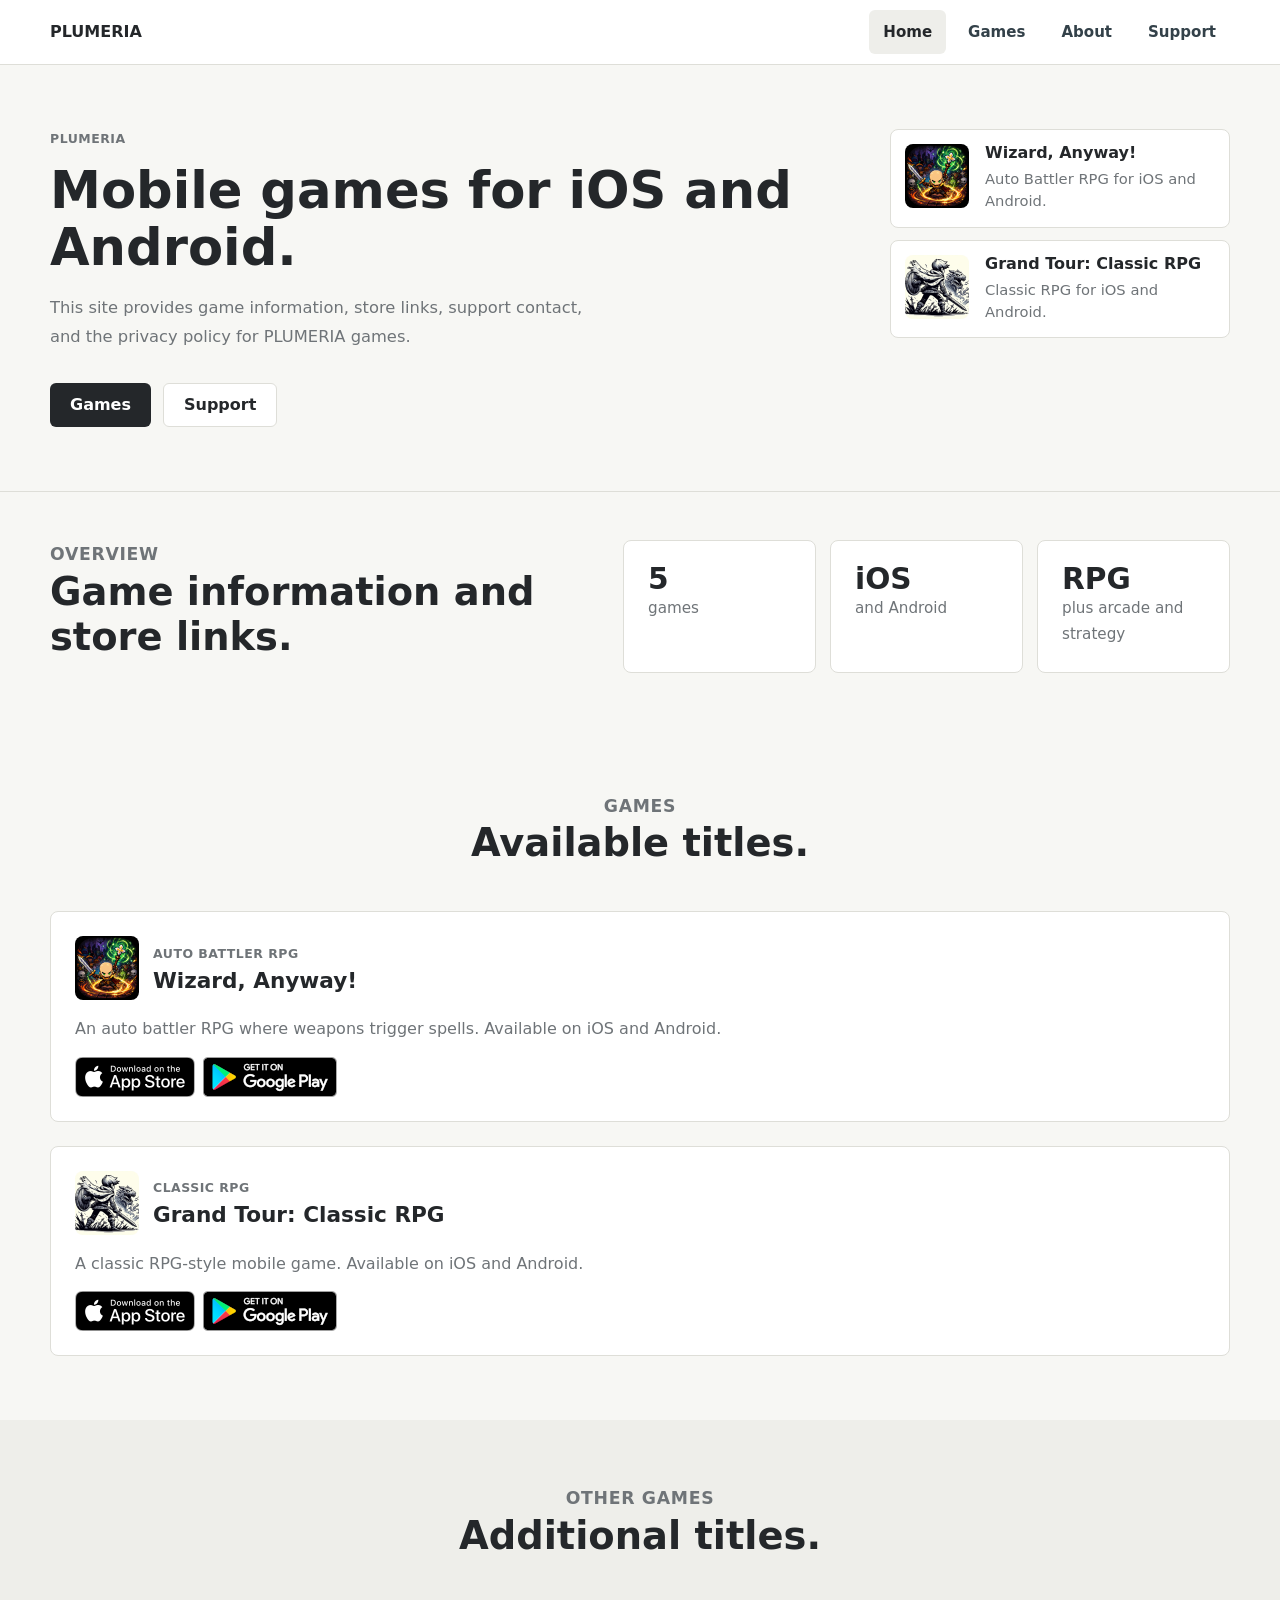
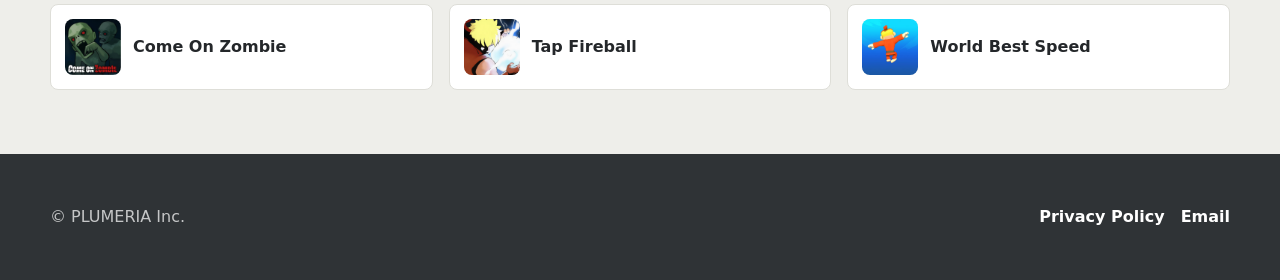
==== commit 12036daf: "Renew homepage with minimal design - Rebuild index/games/about/support pages on a single clean style" ====
--- a/index.html
+++ b/index.html
@@ -1,202 +1,178 @@
-<!DOCTYPE HTML>
-<!--
-	Hielo by TEMPLATED
-	templated.co @templatedco
-	Released for free under the Creative Commons Attribution 3.0 license (templated.co/license)
--->
-<html>
-	<head>
-		<title>PLUMERIA</title>
-		<meta charset="utf-8" />
-		<meta name="viewport" content="width=device-width, initial-scale=1" />
-		<link rel="stylesheet" href="assets/css/main.css" />
-	</head>
-    <body class="subpage">
-        <!-- Header -->
-        <!-- <header id="header" class="alt"> -->
-        <header id="header">
-                <div class="logo"><a href="index.html">PLUMERIA <span></span></a></div>
-                <a href="#menu"></a>
-            </header>
-
-            <!-- Nav -->
-            <nav id="menu">
-                <ul class="links">
-                    <li><a href="index.html">Home</a></li>
-                    <li><a href="aboutus.html">About Us</a></li>
-                    <li><a href="games.html">Games</a></li>
-                    <li><a href="support.html">Support</a></li>
-                </ul>
-            </nav>
-
-            <!-- Banner -->
-            <section class="banner full">
-                <article>
-                    <img src="images/slide01.jpg" alt="" />
-                    <div class="inner">
-                        <header>
-                            <p>We hope you are lucky to meet us.</p>
-                            <h3>PLUMERIA</h3>
-                        </header>
-                    </div>
-                </article>
-                <!--
-                <article>
-                    <img src="images/slide02.jpg" alt="" />
-                    <div class="inner">
-                        <header>
-                            <p>Compete who learned the fastest martial art skills in the world!</p>
-                            <h2>World Best Speed</h2>
-                        </header>
-                    </div>
-                </article>
-                <article>
-                    <img src="images/slide03.jpg"  alt="" />
-                    <div class="inner">
-                        <header>
-                            <p>Sed cursus aliuam veroeros lorem ipsum nullam</p>
-                            <h2>Tempus dolor</h2>
-                        </header>
-                    </div>
-                </article>
-                <article>
-                    <img src="images/slide04.jpg"  alt="" />
-                    <div class="inner">
-                        <header>
-                            <p>Adipiscing lorem ipsum feugiat sed phasellus consequat</p>
-                            <h2>Etiam feugiat</h2>
-                        </header>
-                    </div>
-                </article>
-                <article>
-                    <img src="images/slide05.jpg"  alt="" />
-                    <div class="inner">
-                        <header>
-                            <p>Ipsum dolor sed magna veroeros lorem ipsum</p>
-                            <h2>Lorem adipiscing</h2>
-                        </header>
-                    </div>
-                </article>
-            -->
-            </section>
-            <!-- One -->
-            <!--
-    <section id="one" class="wrapper style2">
-        <div class="inner">
-            <div class="grid-style">
-
-                <div>
-                    <div class="box">
-
-                    </div>
-                    <div class="image fit">
-                        <img src="images/run.png" alt="" />
-                    </div>
-
-                    <div class="content">
-                        <header class="align-center">
-                            <p>Arcade</p>
-                            <h2>World Best Speed</h2>
-                        </header>
-                        <p> Compete who learned the fastest martial art skills in the world!</p>
-                        <footer class="align-center">
-                            <a href="#" class="button alt">Learn More</a>
-                        </footer>
-                     </div>
-                </div>
-
-                <div>
-                    <div class="box">
-                        <div class="image fit">
-                            <img src="images/pic03.jpg" alt="" />
-                        </div>
-                        <div class="content">
-                            <header class="align-center">
-                                <p>mattis elementum sapien pretium tellus</p>
-                                <h2>Vestibulum sit amet</h2>
-                            </header>
-                            <p> Cras aliquet urna ut sapien tincidunt, quis malesuada elit facilisis. Vestibulum sit amet tortor velit. Nam elementum nibh a libero pharetra elementum. Maecenas feugiat ex purus, quis volutpat lacus placerat malesuada.</p>
-                            <footer class="align-center">
-                                <a href="#" class="button alt">Learn More</a>
-                            </footer>
-                        </div>
-                    </div>
-                </div>
-            </div>
-        </div>
-    </section>
-    -->
-            <!-- Two -->
-            <!--
-            <section id="two" class="wrapper style3">
-                <div class="inner">
-                    <header class="align-center">
-                        <p>Nam vel ante sit amet libero scelerisque facilisis eleifend vitae urna</p>
-                        <h2>Morbi maximus justo</h2>
-                    </header>
-                </div>
-            </section>
-            -->
-            <!-- Three -->
-            <section id="three" class="wrapper style2">
-                <div class="inner">
-                    <header class="align-center">
-                        <!--
-                        <p class="special">Nam vel ante sit amet libero scelerisque facilisis eleifend vitae urna</p>
-                        -->
-                        <h2>OUR GAMES</h2>
-                    </header>
-                    <div class="align-center">
-                        <div>
-                            <div class="">
-                                <a href="games.html"><img src="images/games03.jpg" alt="" /></a>
-                                <a href="games.html"><img src="images/games02.jpg" alt="" /></a>
-                                <a href="games.html"><img src="images/games01.jpg" alt="" /></a>
-                            </div>
-                        </div>
-                        
-                        
-                        <!--
-                        <div>
-                            <div class="image fit">
-                            <a href="#"><img src="images/pic03.jpg" alt="" /></a>
-                        </div>
-                    </div>
-                    <div>
-                        <div class="image fit">
-                            <a href="#"><img src="images/pic04.jpg" alt="" /></a>
-                        </div>
-                    </div>
-                 -->
-                </div>
-                   
-            </section>
-
-
-            <!-- Footer -->
-            <footer id="footer">
-                <div class="container">
-                    <ul class="icons">
-                        <!--
-                <li><a href="#" class="icon fa-twitter"><span class="label">Twitter</span></a></li>
-                <li><a href="#" class="icon fa-facebook"><span class="label">Facebook</span></a></li>
-                <li><a href="#" class="icon fa-instagram"><span class="label">Instagram</span></a></li>
-                -->
-                        <li><a href="mailto:contact@plumeriagames.com" class="icon fa-envelope-o"><span class="label">Email</span></a></li>
-                    </ul>
-                </div>
-                <div class="copyright">
-                    <!--&copy; PLUMERIA Inc. Design: <a href="https://templated.co">TEMPLATED</a>.-->
-                    &copy; PLUMERIA Inc.
-                </div>
-            </footer>
-
-            <!-- Scripts -->
-            <script src="assets/js/jquery.min.js"></script>
-            <script src="assets/js/jquery.scrollex.min.js"></script>
-            <script src="assets/js/skel.min.js"></script>
-            <script src="assets/js/util.js"></script>
-            <script src="assets/js/main.js"></script>
-
-</body>
-</html>+<!DOCTYPE html>
+<html lang="en">
+	<head>
+		<title>PLUMERIA Games</title>
+		<meta charset="utf-8" />
+		<meta name="viewport" content="width=device-width, initial-scale=1" />
+		<meta name="description" content="PLUMERIA makes mobile games for iOS and Android." />
+		<link rel="stylesheet" href="assets/css/site.css" />
+	</head>
+	<body>
+		<div class="site-shell">
+			<header class="site-header">
+				<div class="nav-wrap">
+					<a class="brand" href="index.html" aria-label="PLUMERIA home">
+						<span>PLUMERIA</span>
+					</a>
+					<button class="nav-toggle" type="button" data-nav-toggle>Menu</button>
+					<nav class="nav-links" aria-label="Primary navigation">
+						<a class="is-active" href="index.html">Home</a>
+						<a href="games.html">Games</a>
+						<a href="aboutus.html">About</a>
+						<a href="support.html">Support</a>
+					</nav>
+				</div>
+			</header>
+
+			<main>
+				<section class="hero">
+					<div class="container">
+						<div>
+							<p class="eyebrow">PLUMERIA</p>
+							<h1>Mobile games for iOS and Android.</h1>
+							<p class="hero-copy">
+								This site provides game information, store links, support contact, and the privacy policy for PLUMERIA games.
+							</p>
+							<div class="actions">
+								<a class="button primary" href="games.html">Games</a>
+								<a class="button secondary" href="support.html">Support</a>
+							</div>
+						</div>
+
+						<div class="hero-stage" aria-label="PLUMERIA games">
+							<article class="hero-card wizard">
+								<img src="images/wizard-anyway-icon.jpg" alt="Wizard, Anyway! app icon" />
+								<div>
+									<h2>Wizard, Anyway!</h2>
+									<p>Auto Battler RPG for iOS and Android.</p>
+								</div>
+							</article>
+
+							<article class="hero-card grand">
+								<img src="images/grand-tour-icon.jpg" alt="Grand Tour app icon" />
+								<div>
+									<h2>Grand Tour: Classic RPG</h2>
+									<p>Classic RPG for iOS and Android.</p>
+								</div>
+							</article>
+						</div>
+					</div>
+				</section>
+
+				<section class="section tight">
+					<div class="container intro-grid">
+						<div class="section-heading">
+							<p class="eyebrow">Overview</p>
+							<h2>Game information and store links.</h2>
+						</div>
+						<div class="stat-grid">
+							<div class="stat-card">
+								<strong>5</strong>
+								<span>games</span>
+							</div>
+							<div class="stat-card">
+								<strong>iOS</strong>
+								<span>and Android</span>
+							</div>
+							<div class="stat-card">
+								<strong>RPG</strong>
+								<span>plus arcade and strategy</span>
+							</div>
+						</div>
+					</div>
+				</section>
+
+				<section class="section">
+					<div class="container">
+						<div class="section-heading center">
+							<p class="eyebrow">Games</p>
+							<h2>Available titles.</h2>
+						</div>
+
+						<div class="feature-grid">
+							<article class="feature-card">
+								<div class="feature-body">
+									<div class="game-heading">
+										<img class="game-icon" src="images/wizard-anyway-icon.jpg" alt="Wizard, Anyway! app icon" />
+										<div>
+											<p class="eyebrow">Auto Battler RPG</p>
+											<h3>Wizard, Anyway!</h3>
+										</div>
+									</div>
+									<p>
+										An auto battler RPG where weapons trigger spells. Available on iOS and Android.
+									</p>
+									<div class="store-row">
+										<a href="https://apps.apple.com/app/id6774409863" target="_blank" rel="noopener">
+											<img src="images/App_Store_Badge.png" alt="Download on the App Store" />
+										</a>
+										<a href="https://play.google.com/store/apps/details?id=com.plumeriagames.wizard" target="_blank" rel="noopener">
+											<img src="images/google-play-badge.png" alt="Get it on Google Play" />
+										</a>
+									</div>
+								</div>
+							</article>
+
+							<article class="feature-card">
+								<div class="feature-body">
+									<div class="game-heading">
+										<img class="game-icon" src="images/grand-tour-icon.jpg" alt="Grand Tour app icon" />
+										<div>
+											<p class="eyebrow">Classic RPG</p>
+											<h3>Grand Tour: Classic RPG</h3>
+										</div>
+									</div>
+									<p>
+										A classic RPG-style mobile game. Available on iOS and Android.
+									</p>
+									<div class="store-row">
+										<a href="https://apps.apple.com/app/id6499002136" target="_blank" rel="noopener">
+											<img src="images/App_Store_Badge.png" alt="Download on the App Store" />
+										</a>
+										<a href="https://play.google.com/store/apps/details?id=com.plumeriagames.msr" target="_blank" rel="noopener">
+											<img src="images/google-play-badge.png" alt="Get it on Google Play" />
+										</a>
+									</div>
+								</div>
+							</article>
+						</div>
+					</div>
+				</section>
+
+				<section class="section dark">
+					<div class="container">
+						<div class="section-heading center">
+							<p class="eyebrow">Other Games</p>
+							<h2>Additional titles.</h2>
+						</div>
+						<div class="mini-lineup">
+							<a href="games.html#come-on-zombie">
+								<img src="images/games03.jpg" alt="Come On Zombie" />
+								<span>Come On Zombie</span>
+							</a>
+							<a href="games.html#tap-fireball">
+								<img src="images/games02.jpg" alt="Tap Fireball" />
+								<span>Tap Fireball</span>
+							</a>
+							<a href="games.html#world-best-speed">
+								<img src="images/games01.jpg" alt="World Best Speed" />
+								<span>World Best Speed</span>
+							</a>
+						</div>
+					</div>
+				</section>
+			</main>
+
+			<footer class="site-footer">
+				<div class="container footer-inner">
+					<p>&copy; PLUMERIA Inc.</p>
+					<div class="footer-links">
+						<a href="privacy_policy.html">Privacy Policy</a>
+						<a href="mailto:contact@plumeriagames.com">Email</a>
+					</div>
+				</div>
+			</footer>
+		</div>
+		<script src="assets/js/site.js"></script>
+	</body>
+</html>
--- a/assets/css/site.css
+++ b/assets/css/site.css
@@ -0,0 +1,591 @@
+:root {
+	--ink: #24272a;
+	--muted: #6f7478;
+	--line: #deded8;
+	--surface: #ffffff;
+	--surface-soft: #f7f7f4;
+	--soft-fill: #eeeeea;
+	--footer: #2f3336;
+	--accent: #3f5c55;
+}
+
+*,
+*:before,
+*:after {
+	box-sizing: border-box;
+}
+
+html {
+	scroll-behavior: smooth;
+}
+
+body {
+	margin: 0;
+	background: var(--surface-soft);
+	color: var(--ink);
+	font-family: Inter, ui-sans-serif, system-ui, -apple-system, BlinkMacSystemFont, "Segoe UI", sans-serif;
+	font-size: 16px;
+	line-height: 1.65;
+}
+
+body.menu-open {
+	overflow: hidden;
+}
+
+img {
+	display: block;
+	max-width: 100%;
+}
+
+a {
+	color: inherit;
+}
+
+.site-shell {
+	min-height: 100vh;
+	overflow-x: clip;
+}
+
+.site-header {
+	position: sticky;
+	top: 0;
+	z-index: 20;
+	background: rgba(255, 255, 255, 0.96);
+	border-bottom: 1px solid var(--line);
+}
+
+.nav-wrap {
+	width: min(1180px, calc(100% - 32px));
+	margin: 0 auto;
+	display: flex;
+	align-items: center;
+	justify-content: space-between;
+	gap: 24px;
+	min-height: 64px;
+}
+
+.brand {
+	display: inline-flex;
+	align-items: center;
+	text-decoration: none;
+	font-weight: 700;
+}
+
+.nav-links {
+	display: flex;
+	align-items: center;
+	gap: 8px;
+}
+
+.nav-links a {
+	border-radius: 6px;
+	color: #334149;
+	font-size: 0.94rem;
+	font-weight: 600;
+	padding: 10px 14px;
+	text-decoration: none;
+}
+
+.nav-links a:hover,
+.nav-links a.is-active {
+	background: var(--soft-fill);
+	color: var(--ink);
+}
+
+.nav-toggle {
+	display: none;
+	border: 0;
+	background: var(--ink);
+	border-radius: 6px;
+	color: #fff;
+	font: inherit;
+	font-weight: 600;
+	padding: 9px 13px;
+}
+
+.section {
+	padding: 64px 0;
+}
+
+.section.tight {
+	padding: 48px 0;
+}
+
+.section.dark {
+	background: var(--soft-fill);
+}
+
+.container {
+	width: min(1180px, calc(100% - 32px));
+	margin: 0 auto;
+}
+
+.eyebrow {
+	color: var(--muted);
+	font-size: 0.78rem;
+	font-weight: 700;
+	letter-spacing: 0.04em;
+	margin: 0 0 12px;
+	text-transform: uppercase;
+}
+
+.hero {
+	background: var(--surface-soft);
+	border-bottom: 1px solid var(--line);
+}
+
+.hero .container {
+	display: grid;
+	grid-template-columns: minmax(0, 1fr) minmax(260px, 340px);
+	gap: 48px;
+	align-items: center;
+	padding: 64px 0;
+}
+
+.hero h1,
+.page-hero h1 {
+	color: var(--ink);
+	font-size: clamp(2.1rem, 4vw, 3.4rem);
+	font-weight: 700;
+	line-height: 1.12;
+	margin: 0 0 18px;
+}
+
+.hero-copy {
+	color: var(--muted);
+	font-size: 1.02rem;
+	line-height: 1.75;
+	margin: 0 0 32px;
+	max-width: 560px;
+}
+
+.actions {
+	display: flex;
+	flex-wrap: wrap;
+	gap: 12px;
+}
+
+.button {
+	align-items: center;
+	border-radius: 6px;
+	display: inline-flex;
+	font-weight: 700;
+	justify-content: center;
+	min-height: 44px;
+	padding: 0 20px;
+	text-decoration: none;
+}
+
+.button.primary {
+	background: var(--ink);
+	color: #fff;
+}
+
+.button.secondary {
+	background: #fff;
+	border: 1px solid var(--line);
+	color: var(--ink);
+}
+
+.hero-stage {
+	align-self: start;
+	display: grid;
+	gap: 12px;
+	max-width: 360px;
+}
+
+.hero-card {
+	background: var(--surface);
+	border: 1px solid var(--line);
+	border-radius: 8px;
+	display: grid;
+	grid-template-columns: 64px 1fr;
+	gap: 16px;
+	padding: 14px;
+	width: 100%;
+}
+
+.hero-card img {
+	border-radius: 8px;
+	width: 64px;
+	height: 64px;
+	object-fit: cover;
+}
+
+.hero-card h2 {
+	font-size: 1rem;
+	font-weight: 700;
+	line-height: 1.15;
+	margin: 0 0 6px;
+}
+
+.hero-card p {
+	color: var(--muted);
+	font-size: 0.92rem;
+	line-height: 1.5;
+	margin: 0;
+}
+
+.store-row {
+	display: flex;
+	flex-wrap: wrap;
+	gap: 8px;
+	margin-top: 14px;
+}
+
+.store-row a,
+.store-row img {
+	display: block;
+	height: 40px;
+	width: auto;
+}
+
+.intro-grid {
+	display: grid;
+	grid-template-columns: 0.92fr 1.08fr;
+	gap: 56px;
+	align-items: start;
+}
+
+.section-heading {
+	max-width: 760px;
+}
+
+.section-heading.center {
+	margin: 0 auto 46px;
+	text-align: center;
+}
+
+.section-heading h2 {
+	font-size: clamp(1.7rem, 3vw, 2.45rem);
+	font-weight: 700;
+	line-height: 1.18;
+	margin: 0 0 20px;
+}
+
+.section-heading p {
+	color: var(--muted);
+	font-size: 1.08rem;
+	margin: 0;
+}
+
+.stat-grid {
+	display: grid;
+	grid-template-columns: repeat(3, 1fr);
+	gap: 14px;
+}
+
+.stat-card {
+	background: var(--surface);
+	border: 1px solid var(--line);
+	border-radius: 8px;
+	padding: 24px;
+}
+
+.stat-card strong {
+	display: block;
+	font-size: 1.85rem;
+	font-weight: 700;
+	line-height: 1;
+}
+
+.stat-card span {
+	color: var(--muted);
+	font-size: 0.95rem;
+}
+
+.feature-grid {
+	display: grid;
+	gap: 24px;
+}
+
+.feature-card,
+.game-card,
+.info-card,
+.support-card {
+	background: var(--surface);
+	border: 1px solid var(--line);
+	border-radius: 8px;
+	overflow: hidden;
+}
+
+.feature-body,
+.game-body,
+.info-card,
+.support-card,
+.contact-box,
+.panel-dark {
+	padding: 24px;
+}
+
+.feature-body h3,
+.game-card h3,
+.info-card h3,
+.support-card h2 {
+	font-size: 1.35rem;
+	font-weight: 700;
+	line-height: 1.12;
+	margin: 0 0 14px;
+}
+
+.feature-body p,
+.game-card p,
+.info-card p,
+.support-card p {
+	color: var(--muted);
+	margin: 0;
+	overflow-wrap: anywhere;
+}
+
+.catalog-grid {
+	display: grid;
+	grid-template-columns: repeat(2, minmax(0, 1fr));
+	gap: 22px;
+}
+
+.game-card {
+	display: flex;
+	flex-direction: column;
+}
+
+.game-body {
+	display: flex;
+	flex: 1;
+	flex-direction: column;
+}
+
+.game-body .store-row {
+	margin-top: auto;
+	padding-top: 20px;
+}
+
+.game-heading {
+	align-items: center;
+	display: flex;
+	gap: 14px;
+	margin-bottom: 16px;
+}
+
+.game-heading .eyebrow {
+	margin: 0 0 4px;
+}
+
+.game-heading h3 {
+	margin: 0;
+}
+
+.game-icon {
+	border-radius: 8px;
+	flex: 0 0 auto;
+	height: 64px;
+	object-fit: cover;
+	width: 64px;
+}
+
+.mini-lineup {
+	display: grid;
+	grid-template-columns: repeat(3, minmax(0, 1fr));
+	gap: 16px;
+}
+
+.mini-lineup a {
+	align-items: center;
+	background: var(--surface);
+	border: 1px solid var(--line);
+	border-radius: 8px;
+	color: var(--ink);
+	display: flex;
+	gap: 12px;
+	overflow: hidden;
+	padding: 14px;
+	text-decoration: none;
+}
+
+.mini-lineup img {
+	background: var(--soft-fill);
+	border-radius: 8px;
+	flex: 0 0 auto;
+	height: 56px;
+	object-fit: contain;
+	width: 56px;
+}
+
+.mini-lineup span {
+	font-weight: 700;
+}
+
+.page-hero {
+	background: var(--surface-soft);
+	border-bottom: 1px solid var(--line);
+	padding: 64px 0;
+}
+
+.page-hero p {
+	color: var(--muted);
+	font-size: 1.1rem;
+	max-width: 680px;
+}
+
+.info-grid {
+	display: grid;
+	grid-template-columns: repeat(3, minmax(0, 1fr));
+	gap: 22px;
+}
+
+.split-panel {
+	display: grid;
+	grid-template-columns: 0.9fr 1.1fr;
+	gap: 24px;
+	align-items: stretch;
+}
+
+.panel-dark,
+.contact-box {
+	background: var(--surface);
+	border: 1px solid var(--line);
+	border-radius: 8px;
+}
+
+.panel-dark h2,
+.contact-box h2 {
+	font-size: clamp(1.7rem, 3vw, 2.45rem);
+	font-weight: 700;
+	line-height: 1.15;
+	margin: 0 0 18px;
+}
+
+.panel-dark p {
+	color: var(--muted);
+	margin: 0;
+}
+
+.support-layout {
+	display: grid;
+	grid-template-columns: minmax(0, 0.9fr) minmax(360px, 1.1fr);
+	gap: 24px;
+}
+
+.contact-box p {
+	color: var(--muted);
+	margin: 0 0 24px;
+}
+
+.contact-box .button {
+	background: var(--ink);
+	color: #fff;
+	max-width: 100%;
+	overflow-wrap: anywhere;
+	white-space: normal;
+	width: fit-content;
+}
+
+.text-link {
+	color: var(--accent);
+	display: inline-block;
+	font-weight: 700;
+	margin-top: 12px;
+	max-width: 100%;
+	overflow-wrap: anywhere;
+	text-decoration: none;
+}
+
+.site-footer {
+	background: var(--footer);
+	color: rgba(255, 255, 255, 0.72);
+	padding: 34px 0;
+}
+
+.footer-inner {
+	display: flex;
+	align-items: center;
+	justify-content: space-between;
+	gap: 20px;
+}
+
+.footer-links {
+	display: flex;
+	gap: 16px;
+}
+
+.footer-links a {
+	color: #fff;
+	font-weight: 700;
+	text-decoration: none;
+}
+
+@media screen and (max-width: 980px) {
+	.nav-toggle {
+		display: inline-flex;
+	}
+
+	.nav-links {
+		position: fixed;
+		inset: 76px 16px auto 16px;
+		display: none;
+		background: #fff;
+		border: 1px solid var(--line);
+		border-radius: 8px;
+		padding: 12px;
+	}
+
+	body.menu-open .nav-links {
+		display: grid;
+	}
+
+	.nav-links a {
+		padding: 13px 14px;
+	}
+
+	.hero .container,
+	.intro-grid,
+	.support-layout,
+	.split-panel,
+	.catalog-grid,
+	.info-grid,
+	.stat-grid {
+		grid-template-columns: 1fr;
+	}
+
+	.hero .container {
+		gap: 34px;
+		padding-top: 48px;
+	}
+
+	.hero-stage {
+		max-width: 460px;
+	}
+}
+
+@media screen and (max-width: 680px) {
+	.section,
+	.section.tight {
+		padding: 44px 0;
+	}
+
+	.nav-wrap,
+	.container {
+		width: min(100% - 24px, 1180px);
+	}
+
+	.hero .container {
+		padding: 48px 0;
+	}
+
+	.actions .button {
+		width: 100%;
+	}
+
+	.store-row a,
+	.store-row img {
+		height: 36px;
+	}
+
+	.mini-lineup {
+		grid-template-columns: 1fr;
+	}
+
+	.footer-inner {
+		align-items: flex-start;
+		flex-direction: column;
+	}
+}
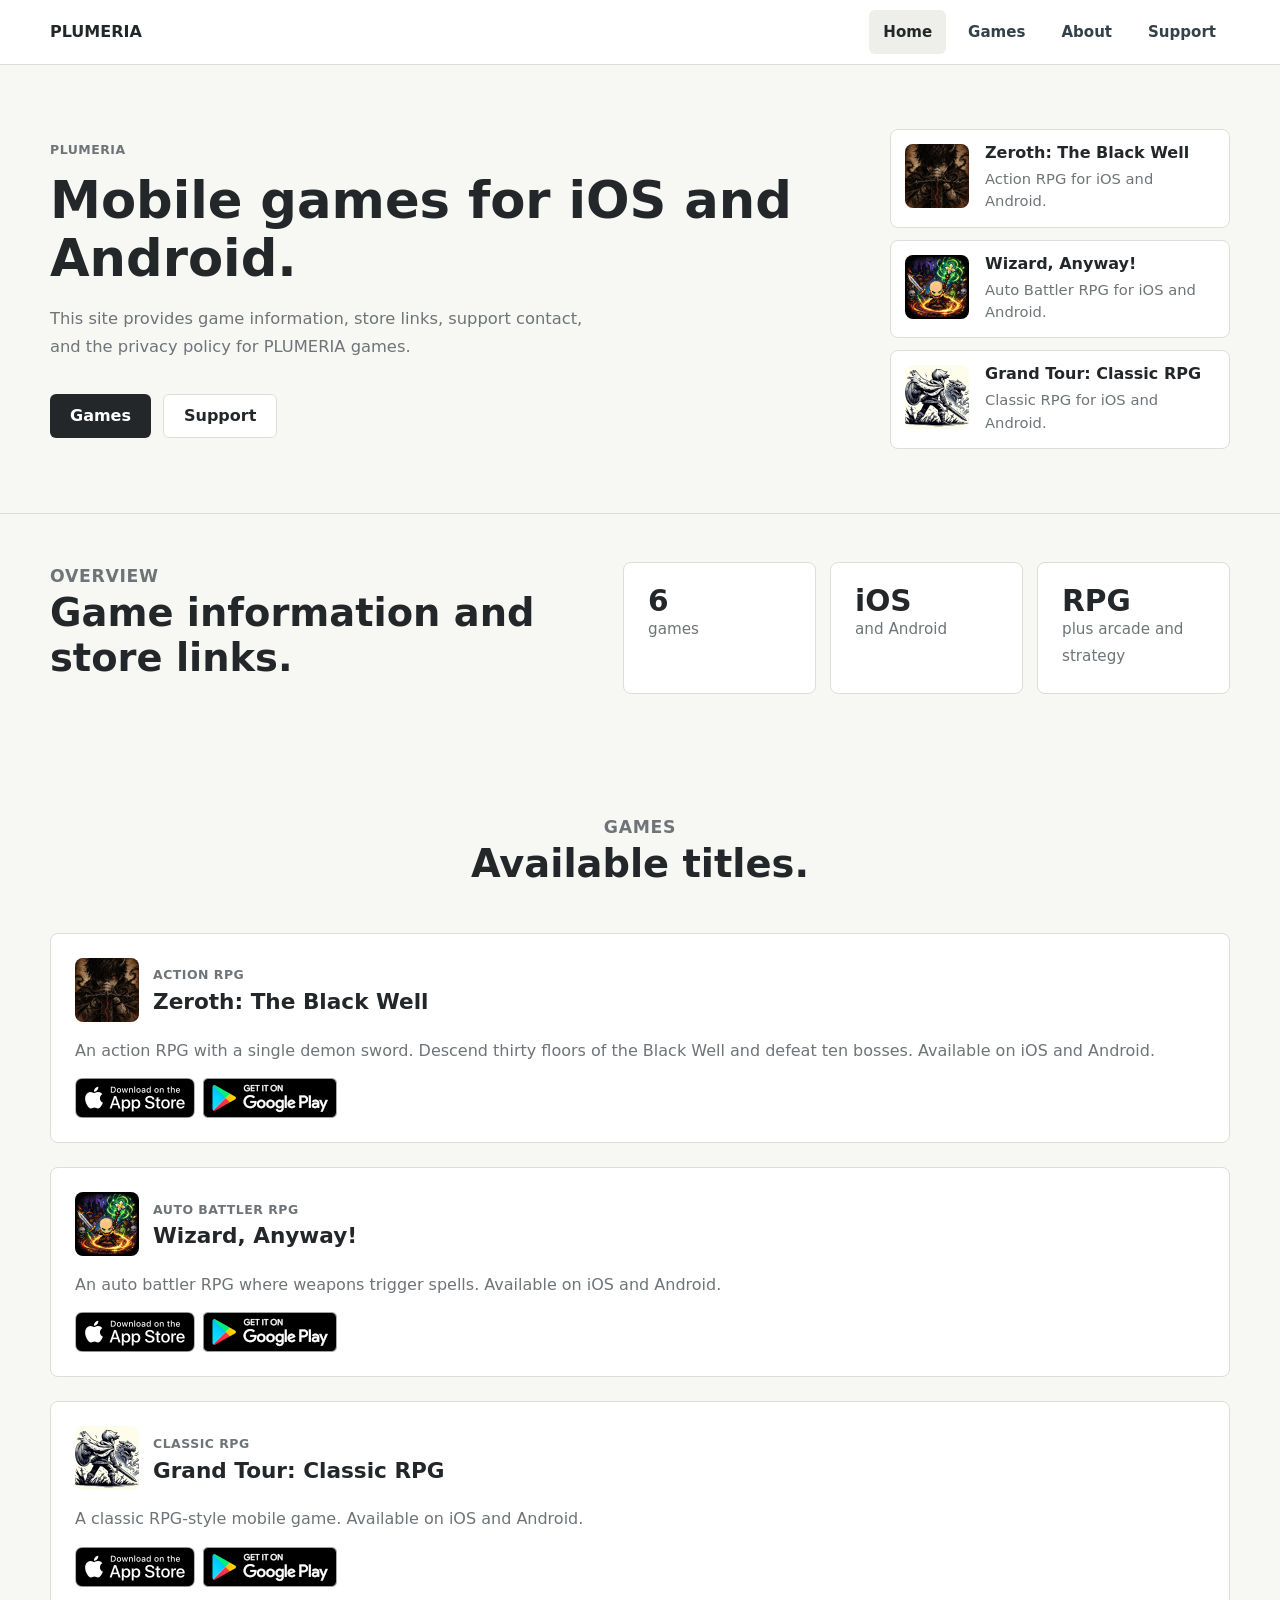
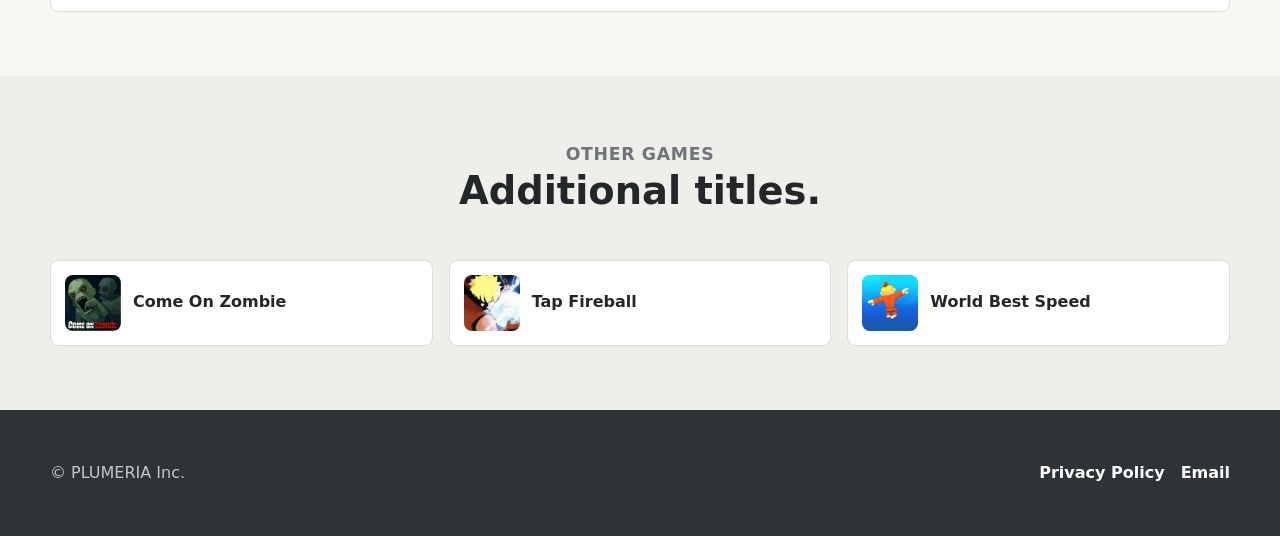
==== commit 9273f16f: "Add Zeroth: The Black Well to the site - Add the app icon and App Store / Google Play links (id68200" ====
--- a/index.html
+++ b/index.html
@@ -40,6 +40,14 @@
 						</div>
 
 						<div class="hero-stage" aria-label="PLUMERIA games">
+							<article class="hero-card zeroth">
+								<img src="images/zeroth-icon.jpg" alt="Zeroth: The Black Well app icon" />
+								<div>
+									<h2>Zeroth: The Black Well</h2>
+									<p>Action RPG for iOS and Android.</p>
+								</div>
+							</article>
+
 							<article class="hero-card wizard">
 								<img src="images/wizard-anyway-icon.jpg" alt="Wizard, Anyway! app icon" />
 								<div>
@@ -67,7 +75,7 @@
 						</div>
 						<div class="stat-grid">
 							<div class="stat-card">
-								<strong>5</strong>
+								<strong>6</strong>
 								<span>games</span>
 							</div>
 							<div class="stat-card">
@@ -90,6 +98,29 @@
 						</div>
 
 						<div class="feature-grid">
+							<article class="feature-card">
+								<div class="feature-body">
+									<div class="game-heading">
+										<img class="game-icon" src="images/zeroth-icon.jpg" alt="Zeroth: The Black Well app icon" />
+										<div>
+											<p class="eyebrow">Action RPG</p>
+											<h3>Zeroth: The Black Well</h3>
+										</div>
+									</div>
+									<p>
+										An action RPG with a single demon sword. Descend thirty floors of the Black Well and defeat ten bosses. Available on iOS and Android.
+									</p>
+									<div class="store-row">
+										<a href="https://apps.apple.com/app/id6820033100" target="_blank" rel="noopener">
+											<img src="images/App_Store_Badge.png" alt="Download on the App Store" />
+										</a>
+										<a href="https://play.google.com/store/apps/details?id=com.plumeriagames.zeroth" target="_blank" rel="noopener">
+											<img src="images/google-play-badge.png" alt="Get it on Google Play" />
+										</a>
+									</div>
+								</div>
+							</article>
+
 							<article class="feature-card">
 								<div class="feature-body">
 									<div class="game-heading">
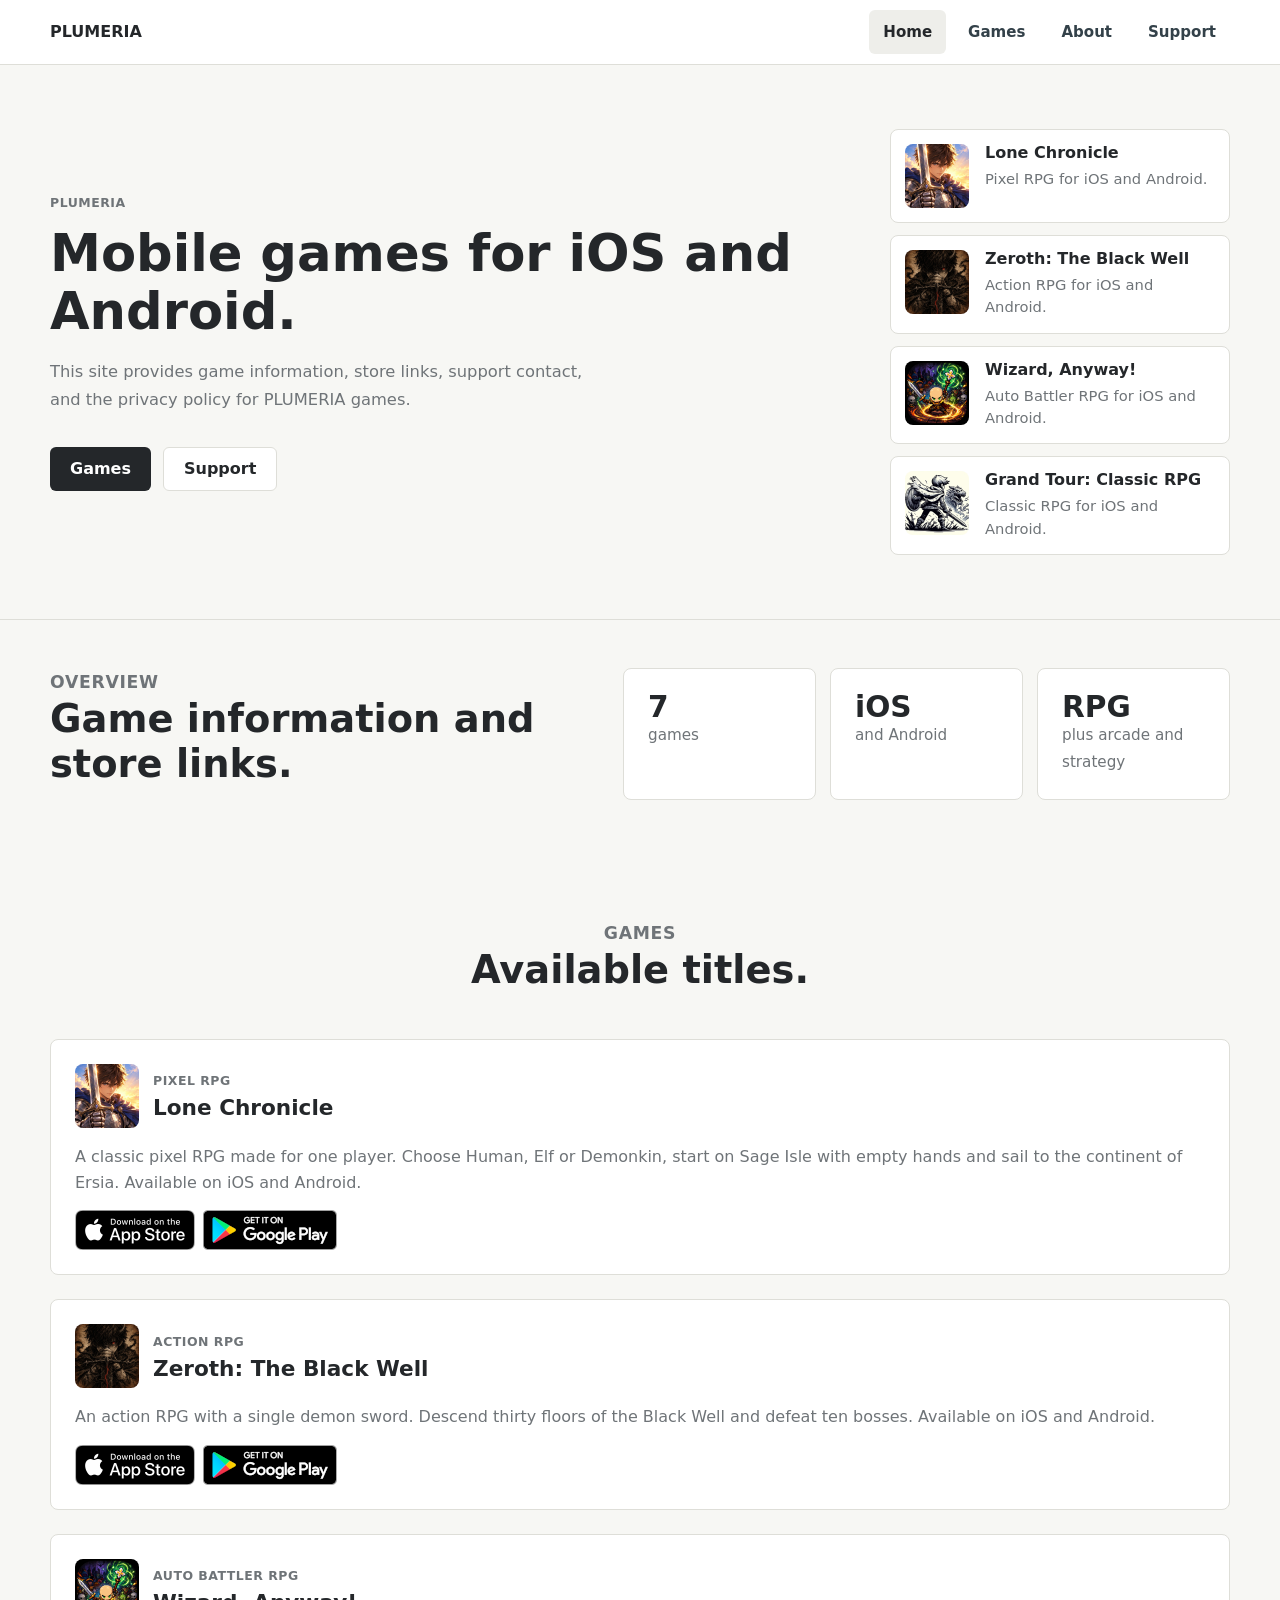
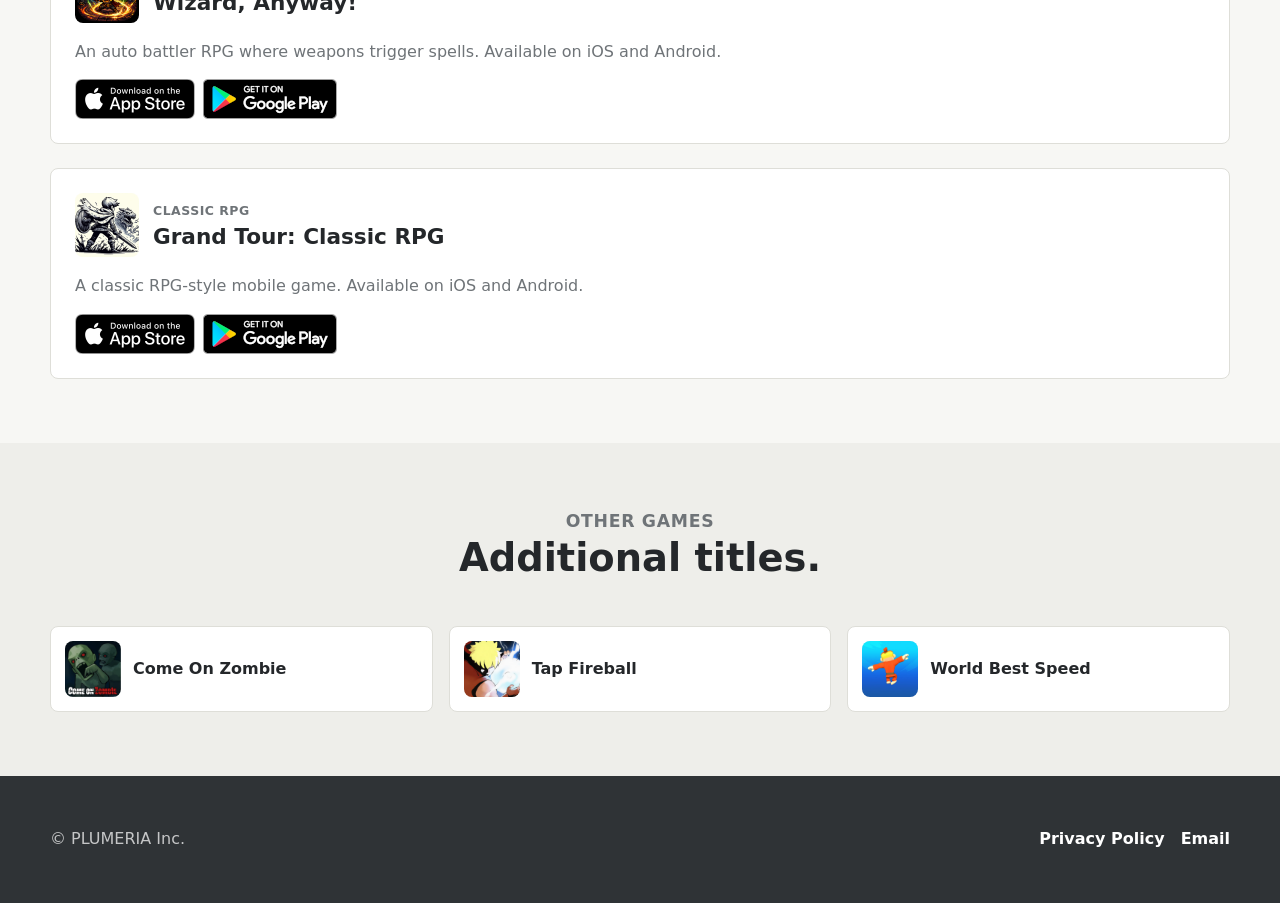
==== commit 16593443: "Add Lone Chronicle to the site - Add the app icon and App Store / Google Play links (id6826741041,  " ====
--- a/index.html
+++ b/index.html
@@ -40,6 +40,14 @@
 						</div>
 
 						<div class="hero-stage" aria-label="PLUMERIA games">
+							<article class="hero-card chronicle">
+								<img src="images/lone-chronicle-icon.jpg" alt="Lone Chronicle app icon" />
+								<div>
+									<h2>Lone Chronicle</h2>
+									<p>Pixel RPG for iOS and Android.</p>
+								</div>
+							</article>
+
 							<article class="hero-card zeroth">
 								<img src="images/zeroth-icon.jpg" alt="Zeroth: The Black Well app icon" />
 								<div>
@@ -75,7 +83,7 @@
 						</div>
 						<div class="stat-grid">
 							<div class="stat-card">
-								<strong>6</strong>
+								<strong>7</strong>
 								<span>games</span>
 							</div>
 							<div class="stat-card">
@@ -98,6 +106,29 @@
 						</div>
 
 						<div class="feature-grid">
+							<article class="feature-card">
+								<div class="feature-body">
+									<div class="game-heading">
+										<img class="game-icon" src="images/lone-chronicle-icon.jpg" alt="Lone Chronicle app icon" />
+										<div>
+											<p class="eyebrow">Pixel RPG</p>
+											<h3>Lone Chronicle</h3>
+										</div>
+									</div>
+									<p>
+										A classic pixel RPG made for one player. Choose Human, Elf or Demonkin, start on Sage Isle with empty hands and sail to the continent of Ersia. Available on iOS and Android.
+									</p>
+									<div class="store-row">
+										<a href="https://apps.apple.com/app/id6826741041" target="_blank" rel="noopener">
+											<img src="images/App_Store_Badge.png" alt="Download on the App Store" />
+										</a>
+										<a href="https://play.google.com/store/apps/details?id=com.plumeriagames.chronicle" target="_blank" rel="noopener">
+											<img src="images/google-play-badge.png" alt="Get it on Google Play" />
+										</a>
+									</div>
+								</div>
+							</article>
+
 							<article class="feature-card">
 								<div class="feature-body">
 									<div class="game-heading">
